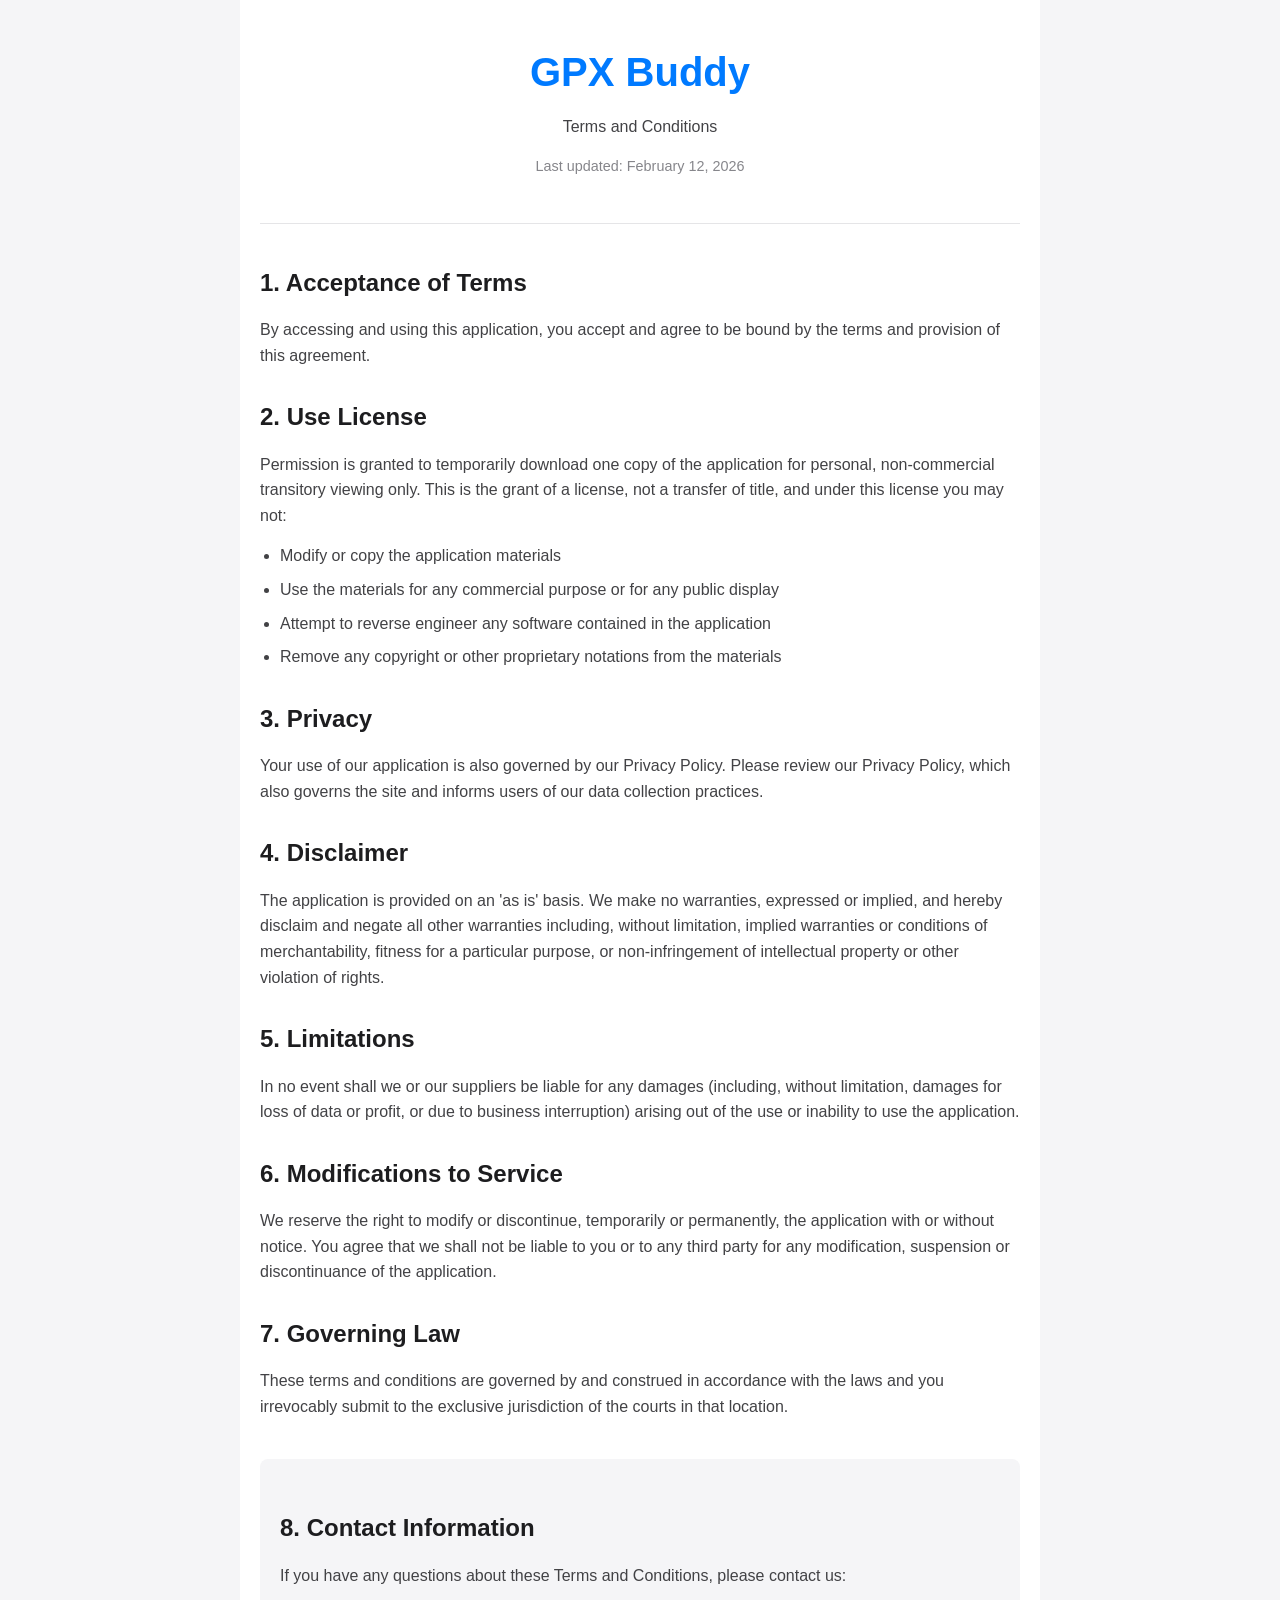
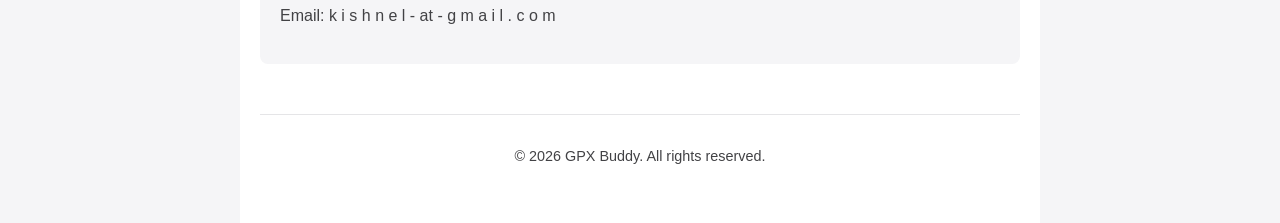
==== index.html @ a782c924 "Add Terms and Conditions page in index.html" ====
<!DOCTYPE html>
<html lang="en">
<head>
    <meta charset="UTF-8">
    <meta name="viewport" content="width=device-width, initial-scale=1.0">
    <title>GPX Buddy - Terms and Conditions</title>
    <style>
        * {
            margin: 0;
            padding: 0;
            box-sizing: border-box;
        }
        
        body {
            font-family: -apple-system, BlinkMacSystemFont, 'Segoe UI', Roboto, Oxygen, Ubuntu, Cantarell, sans-serif;
            line-height: 1.6;
            color: #333;
            background-color: #f5f5f7;
        }
        
        .container {
            max-width: 800px;
            margin: 0 auto;
            padding: 40px 20px;
            background-color: white;
            min-height: 100vh;
        }
        
        header {
            text-align: center;
            margin-bottom: 40px;
            padding-bottom: 30px;
            border-bottom: 1px solid #e5e5e7;
        }
        
        h1 {
            font-size: 2.5em;
            font-weight: 600;
            color: #1d1d1f;
            margin-bottom: 10px;
        }
        
        .app-name {
            color: #007aff;
        }
        
        .last-updated {
            color: #86868b;
            font-size: 0.9em;
        }
        
        h2 {
            font-size: 1.5em;
            font-weight: 600;
            color: #1d1d1f;
            margin-top: 30px;
            margin-bottom: 15px;
        }
        
        p {
            margin-bottom: 15px;
            color: #424245;
        }
        
        ul {
            margin-left: 20px;
            margin-bottom: 15px;
        }
        
        li {
            margin-bottom: 8px;
            color: #424245;
        }
        
        .contact {
            background-color: #f5f5f7;
            padding: 20px;
            border-radius: 8px;
            margin-top: 40px;
        }
        
        a {
            color: #007aff;
            text-decoration: none;
        }
        
        a:hover {
            text-decoration: underline;
        }
        
        footer {
            text-align: center;
            margin-top: 50px;
            padding-top: 30px;
            border-top: 1px solid #e5e5e7;
            color: #86868b;
            font-size: 0.9em;
        }
        
        @media (max-width: 600px) {
            h1 {
                font-size: 2em;
            }
            
            h2 {
                font-size: 1.3em;
            }
        }
    </style>
</head>
<body>
    <div class="container">
        <header>
            <h1><span class="app-name">GPX Buddy</span></h1>
            <p>Terms and Conditions</p>
            <p class="last-updated">Last updated: February 12, 2026</p>
        </header>

        <section>
            <h2>1. Acceptance of Terms</h2>
            <p>By accessing and using this application, you accept and agree to be bound by the terms and provision of this agreement.</p>
        </section>

        <section>
            <h2>2. Use License</h2>
            <p>Permission is granted to temporarily download one copy of the application for personal, non-commercial transitory viewing only. This is the grant of a license, not a transfer of title, and under this license you may not:</p>
            <ul>
                <li>Modify or copy the application materials</li>
                <li>Use the materials for any commercial purpose or for any public display</li>
                <li>Attempt to reverse engineer any software contained in the application</li>
                <li>Remove any copyright or other proprietary notations from the materials</li>
            </ul>
        </section>

        <section>
            <h2>3. Privacy</h2>
            <p>Your use of our application is also governed by our Privacy Policy. Please review our Privacy Policy, which also governs the site and informs users of our data collection practices.</p>
        </section>

        <section>
            <h2>4. Disclaimer</h2>
            <p>The application is provided on an 'as is' basis. We make no warranties, expressed or implied, and hereby disclaim and negate all other warranties including, without limitation, implied warranties or conditions of merchantability, fitness for a particular purpose, or non-infringement of intellectual property or other violation of rights.</p>
        </section>

        <section>
            <h2>5. Limitations</h2>
            <p>In no event shall we or our suppliers be liable for any damages (including, without limitation, damages for loss of data or profit, or due to business interruption) arising out of the use or inability to use the application.</p>
        </section>

        <section>
            <h2>6. Modifications to Service</h2>
            <p>We reserve the right to modify or discontinue, temporarily or permanently, the application with or without notice. You agree that we shall not be liable to you or to any third party for any modification, suspension or discontinuance of the application.</p>
        </section>

        <section>
            <h2>7. Governing Law</h2>
            <p>These terms and conditions are governed by and construed in accordance with the laws and you irrevocably submit to the exclusive jurisdiction of the courts in that location.</p>
        </section>

        <section class="contact">
            <h2>8. Contact Information</h2>
            <p>If you have any questions about these Terms and Conditions, please contact us:</p>
            <p>Email: k i s h n e l - at - g m a i l . c o m</p>
        </section>

        <footer>
            <p>&copy; 2026 GPX Buddy. All rights reserved.</p>
        </footer>
    </div>
</body>
</html>
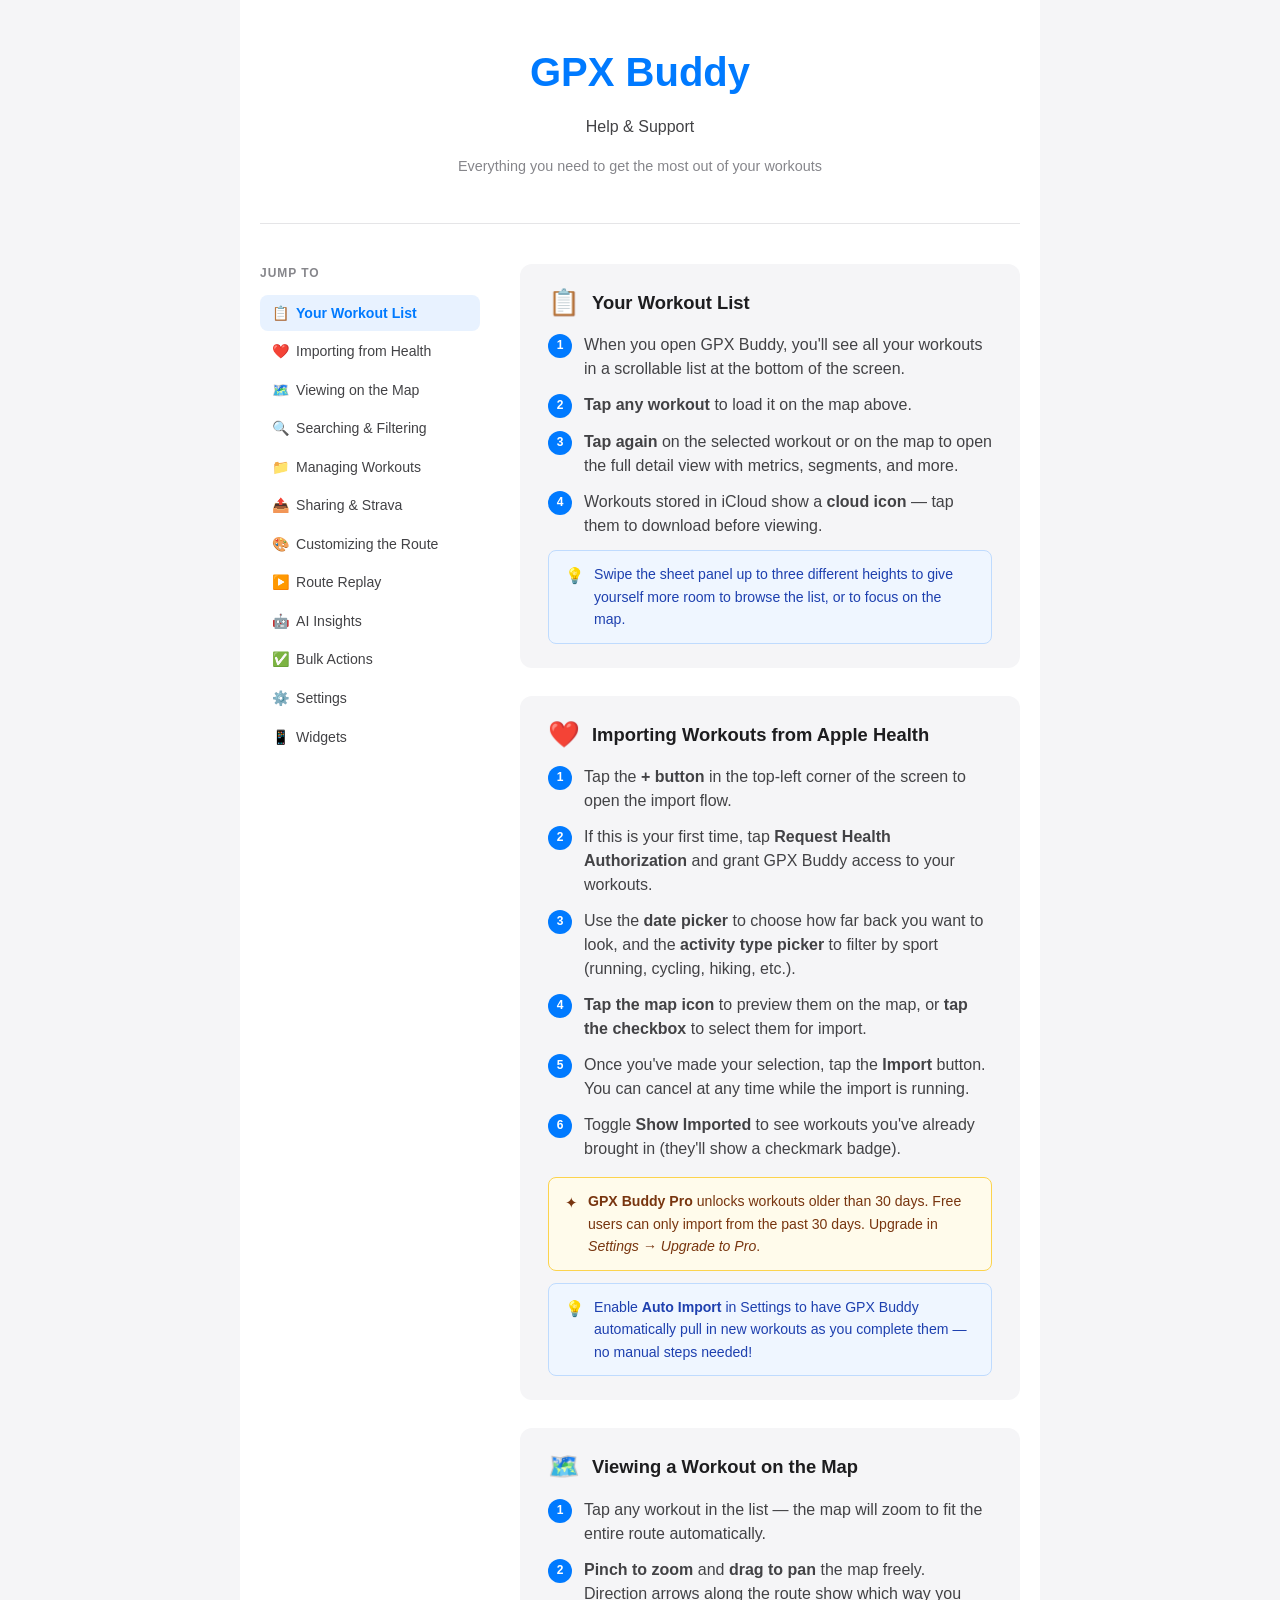
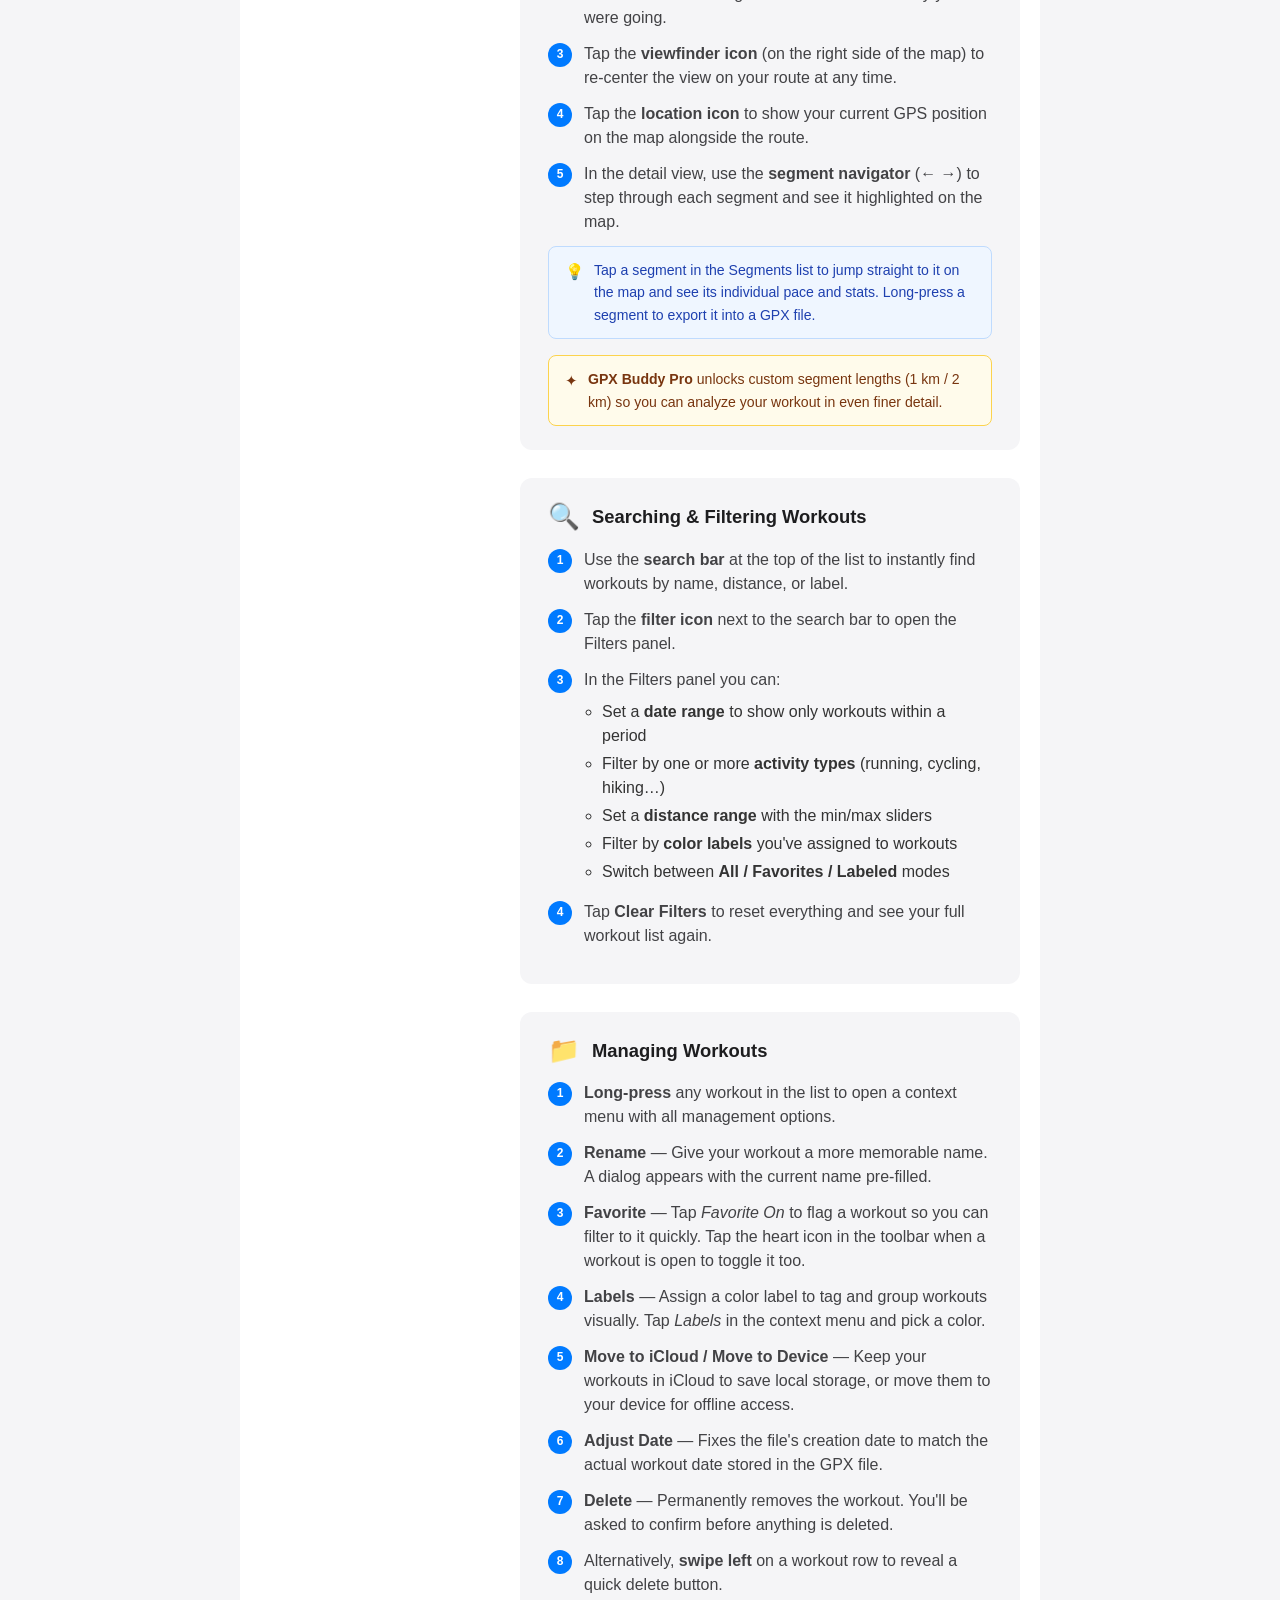
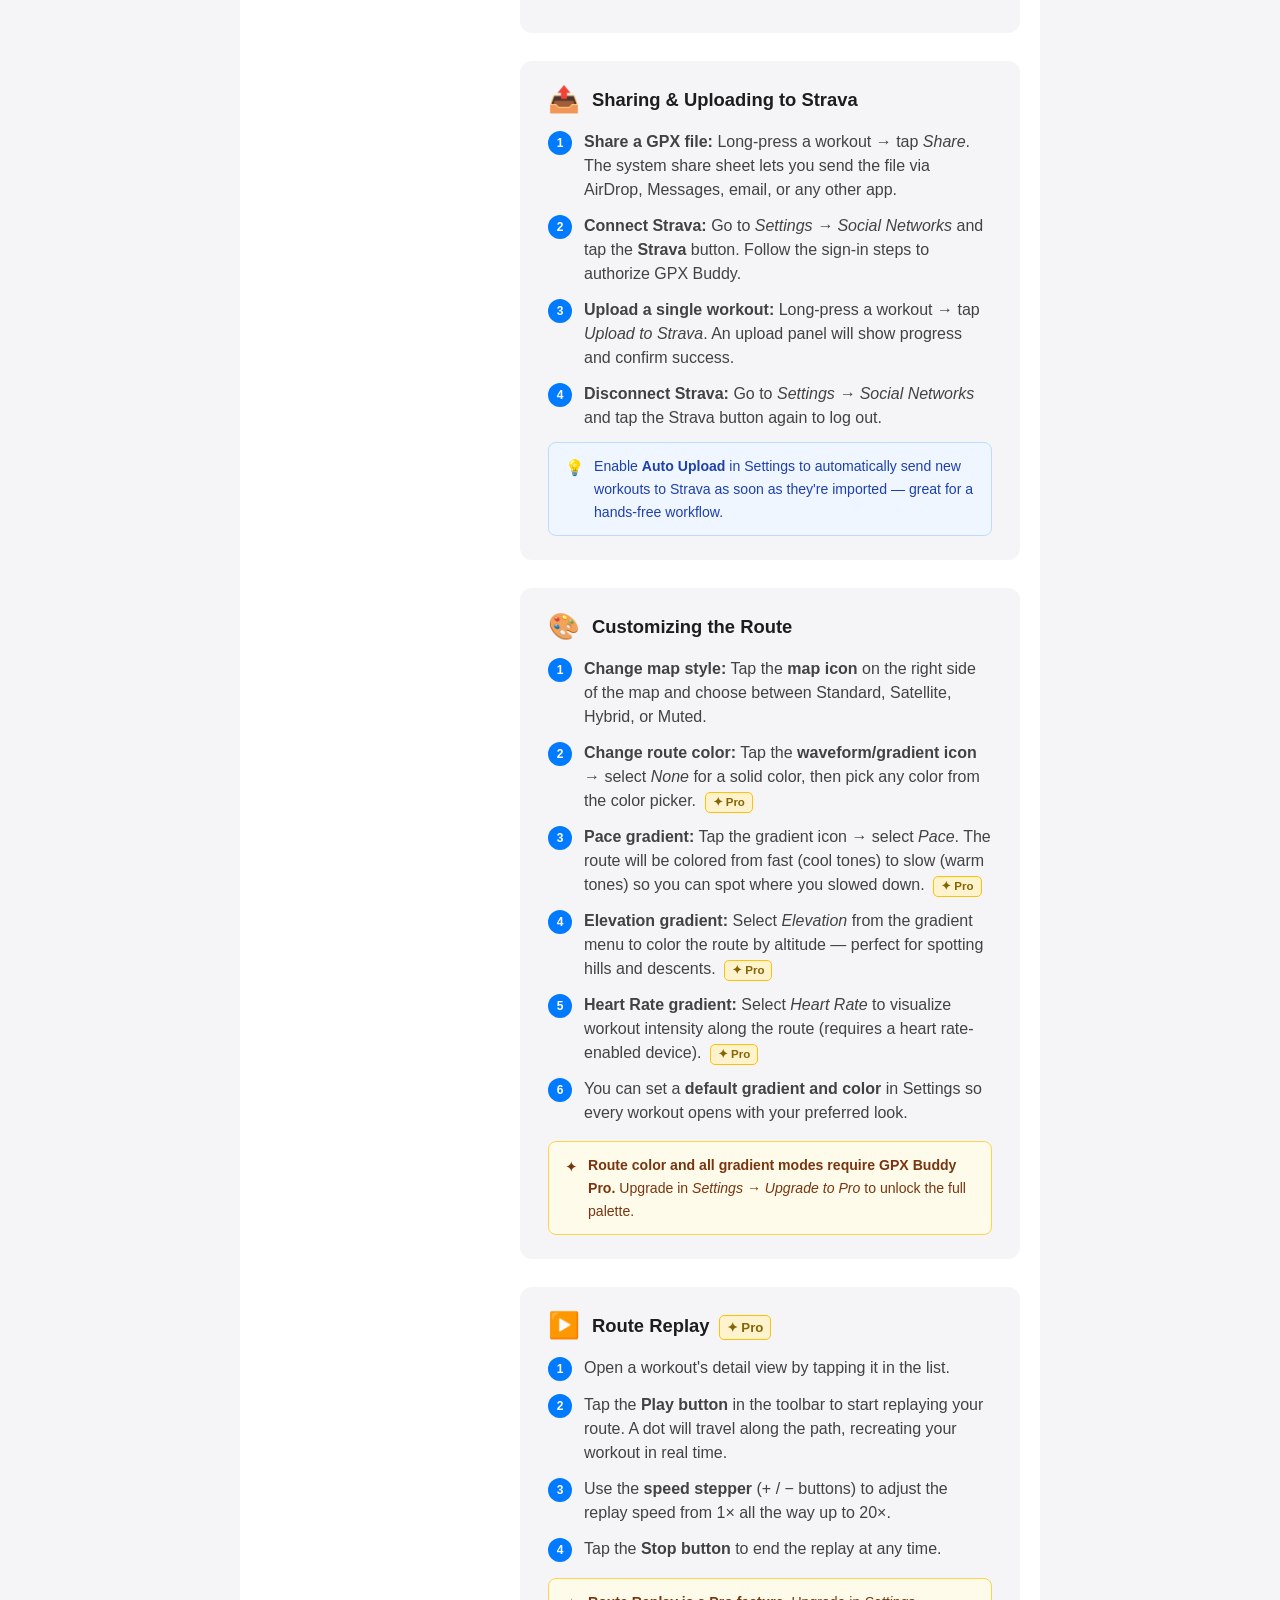
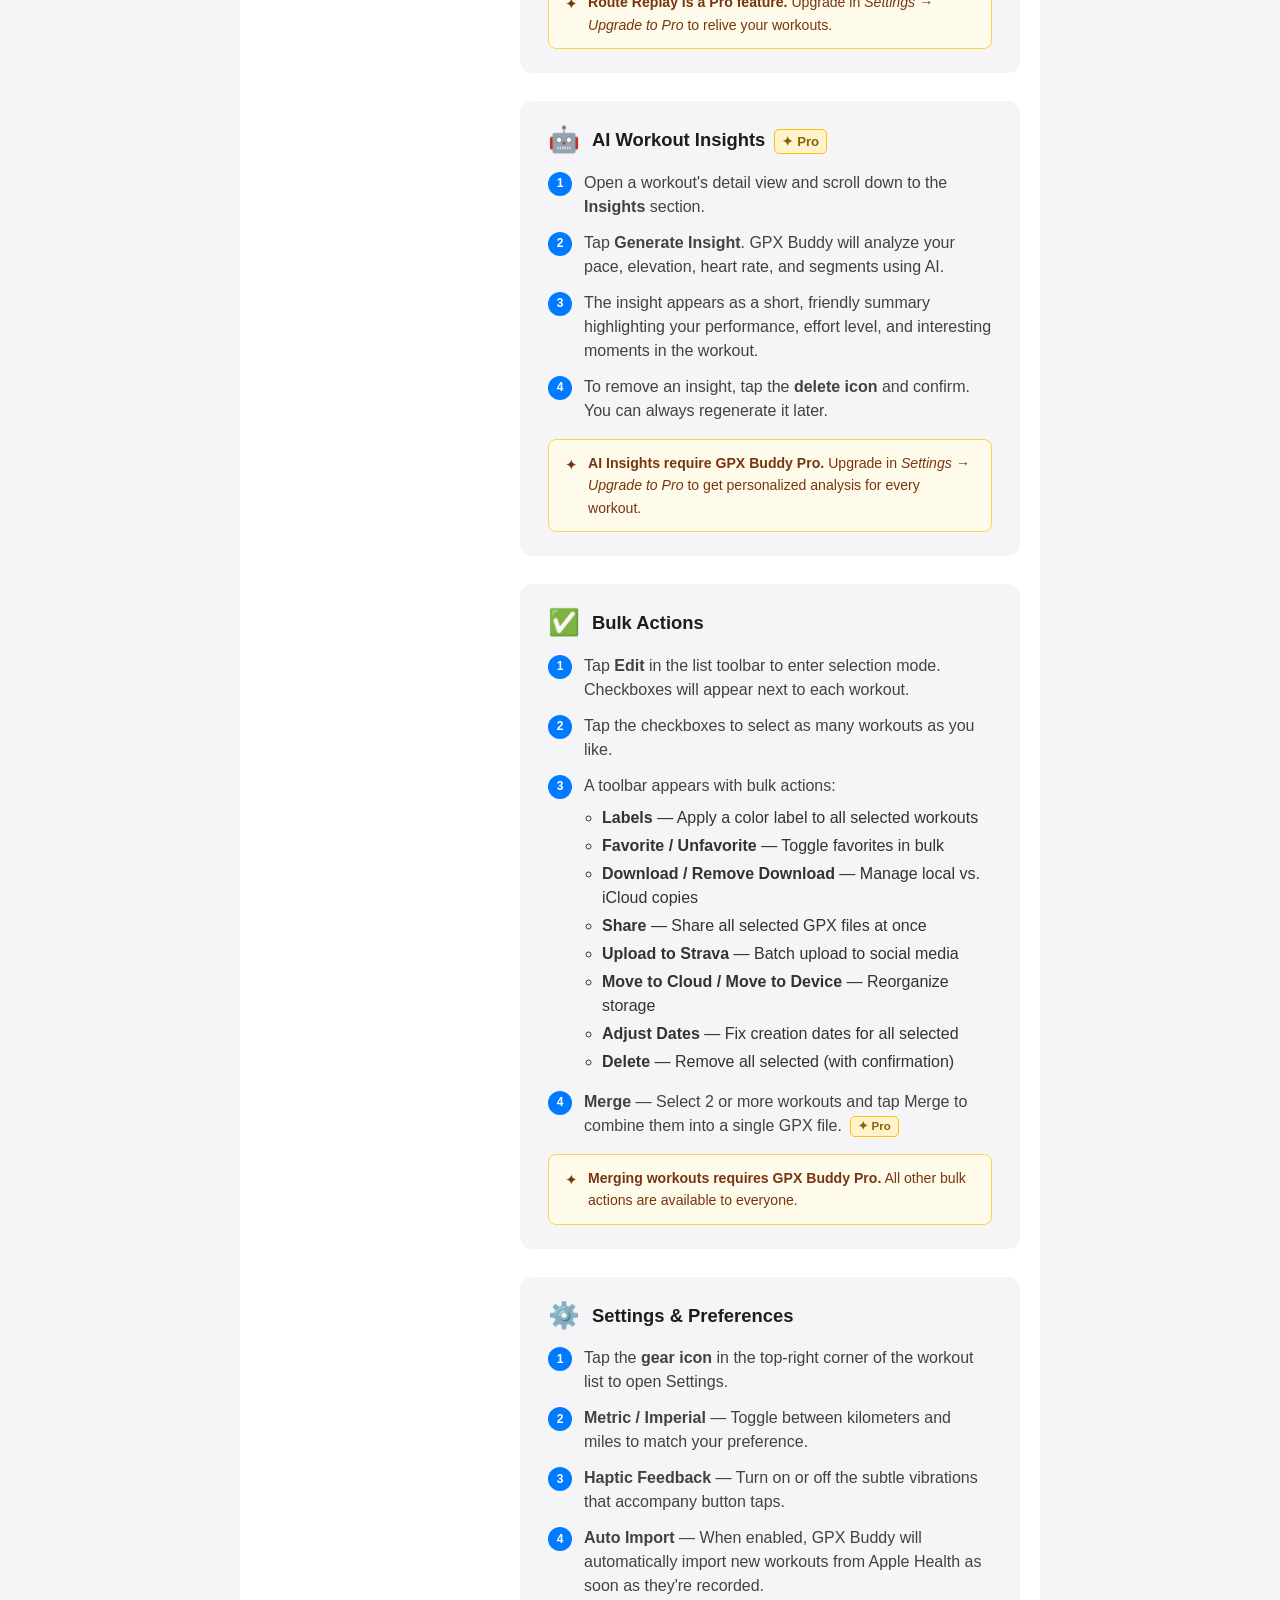
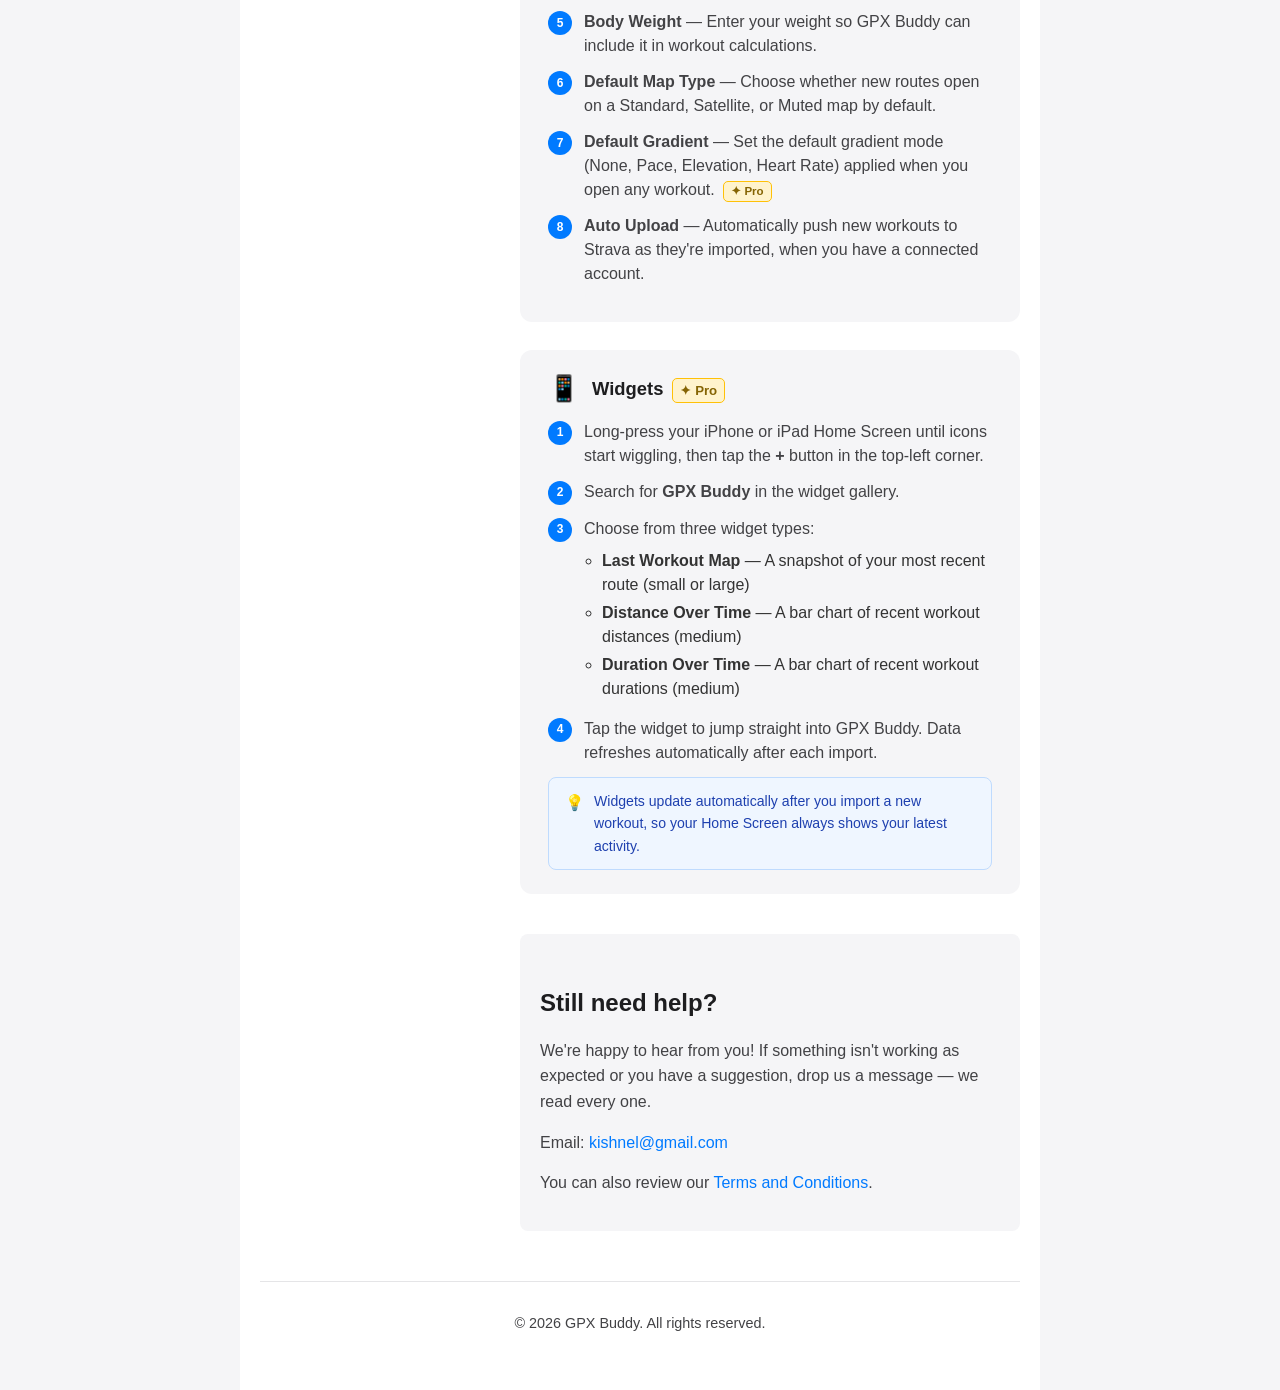
==== commit e959a492: "Add support page" ====
--- a/index.html
+++ b/index.html
@@ -3,169 +3,538 @@
 <head>
     <meta charset="UTF-8">
     <meta name="viewport" content="width=device-width, initial-scale=1.0">
-    <title>GPX Buddy - Terms and Conditions</title>
-    <style>
-        * {
-            margin: 0;
-            padding: 0;
-            box-sizing: border-box;
-        }
-        
-        body {
-            font-family: -apple-system, BlinkMacSystemFont, 'Segoe UI', Roboto, Oxygen, Ubuntu, Cantarell, sans-serif;
-            line-height: 1.6;
-            color: #333;
-            background-color: #f5f5f7;
-        }
-        
-        .container {
-            max-width: 800px;
-            margin: 0 auto;
-            padding: 40px 20px;
-            background-color: white;
-            min-height: 100vh;
-        }
-        
-        header {
-            text-align: center;
-            margin-bottom: 40px;
-            padding-bottom: 30px;
-            border-bottom: 1px solid #e5e5e7;
-        }
-        
-        h1 {
-            font-size: 2.5em;
-            font-weight: 600;
-            color: #1d1d1f;
-            margin-bottom: 10px;
-        }
-        
-        .app-name {
-            color: #007aff;
-        }
-        
-        .last-updated {
-            color: #86868b;
-            font-size: 0.9em;
-        }
-        
-        h2 {
-            font-size: 1.5em;
-            font-weight: 600;
-            color: #1d1d1f;
-            margin-top: 30px;
-            margin-bottom: 15px;
-        }
-        
-        p {
-            margin-bottom: 15px;
-            color: #424245;
-        }
-        
-        ul {
-            margin-left: 20px;
-            margin-bottom: 15px;
-        }
-        
-        li {
-            margin-bottom: 8px;
-            color: #424245;
-        }
-        
-        .contact {
-            background-color: #f5f5f7;
-            padding: 20px;
-            border-radius: 8px;
-            margin-top: 40px;
-        }
-        
-        a {
-            color: #007aff;
-            text-decoration: none;
-        }
-        
-        a:hover {
-            text-decoration: underline;
-        }
-        
-        footer {
-            text-align: center;
-            margin-top: 50px;
-            padding-top: 30px;
-            border-top: 1px solid #e5e5e7;
-            color: #86868b;
-            font-size: 0.9em;
-        }
-        
-        @media (max-width: 600px) {
-            h1 {
-                font-size: 2em;
-            }
-            
-            h2 {
-                font-size: 1.3em;
-            }
-        }
-    </style>
+    <title>GPX Buddy - Help & Support</title>
+    <link rel="stylesheet" href="styles.css">
+    <link rel="stylesheet" href="support.css">
 </head>
 <body>
     <div class="container">
+
+        <!-- Header -->
         <header>
             <h1><span class="app-name">GPX Buddy</span></h1>
-            <p>Terms and Conditions</p>
-            <p class="last-updated">Last updated: February 12, 2026</p>
+            <p>Help &amp; Support</p>
+            <p class="last-updated">Everything you need to get the most out of your workouts</p>
         </header>
 
-        <section>
-            <h2>1. Acceptance of Terms</h2>
-            <p>By accessing and using this application, you accept and agree to be bound by the terms and provision of this agreement.</p>
-        </section>
-
-        <section>
-            <h2>2. Use License</h2>
-            <p>Permission is granted to temporarily download one copy of the application for personal, non-commercial transitory viewing only. This is the grant of a license, not a transfer of title, and under this license you may not:</p>
-            <ul>
-                <li>Modify or copy the application materials</li>
-                <li>Use the materials for any commercial purpose or for any public display</li>
-                <li>Attempt to reverse engineer any software contained in the application</li>
-                <li>Remove any copyright or other proprietary notations from the materials</li>
-            </ul>
-        </section>
-
-        <section>
-            <h2>3. Privacy</h2>
-            <p>Your use of our application is also governed by our Privacy Policy. Please review our Privacy Policy, which also governs the site and informs users of our data collection practices.</p>
-        </section>
-
-        <section>
-            <h2>4. Disclaimer</h2>
-            <p>The application is provided on an 'as is' basis. We make no warranties, expressed or implied, and hereby disclaim and negate all other warranties including, without limitation, implied warranties or conditions of merchantability, fitness for a particular purpose, or non-infringement of intellectual property or other violation of rights.</p>
-        </section>
-
-        <section>
-            <h2>5. Limitations</h2>
-            <p>In no event shall we or our suppliers be liable for any damages (including, without limitation, damages for loss of data or profit, or due to business interruption) arising out of the use or inability to use the application.</p>
-        </section>
-
-        <section>
-            <h2>6. Modifications to Service</h2>
-            <p>We reserve the right to modify or discontinue, temporarily or permanently, the application with or without notice. You agree that we shall not be liable to you or to any third party for any modification, suspension or discontinuance of the application.</p>
-        </section>
-
-        <section>
-            <h2>7. Governing Law</h2>
-            <p>These terms and conditions are governed by and construed in accordance with the laws and you irrevocably submit to the exclusive jurisdiction of the courts in that location.</p>
-        </section>
-
-        <section class="contact">
-            <h2>8. Contact Information</h2>
-            <p>If you have any questions about these Terms and Conditions, please contact us:</p>
-            <p>Email: k i s h n e l - at - g m a i l . c o m</p>
-        </section>
+        <!-- Layout: sidebar + main -->
+        <div class="support-layout">
+
+            <!-- Sidebar nav -->
+            <aside class="sidebar">
+                <p class="sidebar-title">Jump to</p>
+                <nav id="sidebar-nav">
+                    <a href="#workout-list"><span class="nav-icon">📋</span>Your Workout List</a>
+                    <a href="#importing"><span class="nav-icon">❤️</span>Importing from Health</a>
+                    <a href="#map-view"><span class="nav-icon">🗺️</span>Viewing on the Map</a>
+                    <a href="#search-filter"><span class="nav-icon">🔍</span>Searching &amp; Filtering</a>
+                    <a href="#managing"><span class="nav-icon">📁</span>Managing Workouts</a>
+                    <a href="#sharing"><span class="nav-icon">📤</span>Sharing &amp; Strava</a>
+                    <a href="#customizing"><span class="nav-icon">🎨</span>Customizing the Route</a>
+                    <a href="#replay"><span class="nav-icon">▶️</span>Route Replay</a>
+                    <a href="#insights"><span class="nav-icon">🤖</span>AI Insights</a>
+                    <a href="#bulk"><span class="nav-icon">✅</span>Bulk Actions</a>
+                    <a href="#settings"><span class="nav-icon">⚙️</span>Settings</a>
+                    <a href="#widgets"><span class="nav-icon">📱</span>Widgets</a>
+                </nav>
+            </aside>
+
+            <!-- Main content -->
+            <main class="support-main">
+
+                <!-- 1. Workout List -->
+                <section id="workout-list" class="topic-card">
+                    <div class="topic-header">
+                        <span class="topic-icon">📋</span>
+                        <h2 class="topic-title">Your Workout List</h2>
+                    </div>
+                    <ol class="steps">
+                        <li>
+                            <span class="step-num">1</span>
+                            <span class="step-text">When you open GPX Buddy, you'll see all your workouts in a scrollable list at the bottom of the screen.</span>
+                        </li>
+                        <li>
+                            <span class="step-num">2</span>
+                            <span class="step-text"><strong>Tap any workout</strong> to load it on the map above.</span>
+                        </li>
+                        <li>
+                            <span class="step-num">3</span>
+                            <span class="step-text"><strong>Tap again</strong> on the selected workout or on the map to open the full detail view with metrics, segments, and more.</span>
+                        </li>
+                        <li>
+                            <span class="step-num">4</span>
+                            <span class="step-text">Workouts stored in iCloud show a <strong>cloud icon</strong> — tap them to download before viewing.</span>
+                        </li>
+                    </ol>
+                    <div class="tip-callout">
+                        <span class="tip-callout-icon">💡</span>
+                        <span>Swipe the sheet panel up to three different heights to give yourself more room to browse the list, or to focus on the map.</span>
+                    </div>
+                </section>
+
+                <!-- 2. Importing -->
+                <section id="importing" class="topic-card">
+                    <div class="topic-header">
+                        <span class="topic-icon">❤️</span>
+                        <h2 class="topic-title">Importing Workouts from Apple Health</h2>
+                    </div>
+                    <ol class="steps">
+                        <li>
+                            <span class="step-num">1</span>
+                            <span class="step-text">Tap the <strong>+ button</strong> in the top-left corner of the screen to open the import flow.</span>
+                        </li>
+                        <li>
+                            <span class="step-num">2</span>
+                            <span class="step-text">If this is your first time, tap <strong>Request Health Authorization</strong> and grant GPX Buddy access to your workouts.</span>
+                        </li>
+                        <li>
+                            <span class="step-num">3</span>
+                            <span class="step-text">Use the <strong>date picker</strong> to choose how far back you want to look, and the <strong>activity type picker</strong> to filter by sport (running, cycling, hiking, etc.).</span>
+                        </li>
+                        <li>
+                            <span class="step-num">4</span>
+                            <span class="step-text"><strong>Tap the map icon</strong> to preview them on the map, or <strong>tap the checkbox</strong> to select them for import.</span>
+                        </li>
+                        <li>
+                            <span class="step-num">5</span>
+                            <span class="step-text">Once you've made your selection, tap the <strong>Import</strong> button. You can cancel at any time while the import is running.</span>
+                        </li>
+                        <li>
+                            <span class="step-num">6</span>
+                            <span class="step-text">Toggle <strong>Show Imported</strong> to see workouts you've already brought in (they'll show a checkmark badge).</span>
+                        </li>
+                    </ol>
+                    <div class="pro-callout">
+                        <span class="pro-callout-icon">✦</span>
+                        <span><strong>GPX Buddy Pro</strong> unlocks workouts older than 30 days. Free users can only import from the past 30 days. Upgrade in <em>Settings → Upgrade to Pro</em>.</span>
+                    </div>
+                    <div class="tip-callout">
+                        <span class="tip-callout-icon">💡</span>
+                        <span>Enable <strong>Auto Import</strong> in Settings to have GPX Buddy automatically pull in new workouts as you complete them — no manual steps needed!</span>
+                    </div>
+                </section>
+
+                <!-- 3. Map View -->
+                <section id="map-view" class="topic-card">
+                    <div class="topic-header">
+                        <span class="topic-icon">🗺️</span>
+                        <h2 class="topic-title">Viewing a Workout on the Map</h2>
+                    </div>
+                    <ol class="steps">
+                        <li>
+                            <span class="step-num">1</span>
+                            <span class="step-text">Tap any workout in the list — the map will zoom to fit the entire route automatically.</span>
+                        </li>
+                        <li>
+                            <span class="step-num">2</span>
+                            <span class="step-text"><strong>Pinch to zoom</strong> and <strong>drag to pan</strong> the map freely. Direction arrows along the route show which way you were going.</span>
+                        </li>
+                        <li>
+                            <span class="step-num">3</span>
+                            <span class="step-text">Tap the <strong>viewfinder icon</strong> (on the right side of the map) to re-center the view on your route at any time.</span>
+                        </li>
+                        <li>
+                            <span class="step-num">4</span>
+                            <span class="step-text">Tap the <strong>location icon</strong> to show your current GPS position on the map alongside the route.</span>
+                        </li>
+                        <li>
+                            <span class="step-num">5</span>
+                            <span class="step-text">In the detail view, use the <strong>segment navigator</strong> (← →) to step through each segment and see it highlighted on the map.</span>
+                        </li>
+                    </ol>
+                    <div class="tip-callout">
+                        <span class="tip-callout-icon">💡</span>
+                        <span>Tap a segment in the Segments list to jump straight to it on the map and see its individual pace and stats. Long-press a segment to export it into a GPX file.</span>
+                    </div>
+                    <div class="pro-callout">
+                        <span class="pro-callout-icon">✦</span>
+                        <span><strong>GPX Buddy Pro</strong> unlocks custom segment lengths (1 km / 2 km) so you can analyze your workout in even finer detail.</span>
+                    </div>
+                </section>
+
+                <!-- 4. Search & Filter -->
+                <section id="search-filter" class="topic-card">
+                    <div class="topic-header">
+                        <span class="topic-icon">🔍</span>
+                        <h2 class="topic-title">Searching &amp; Filtering Workouts</h2>
+                    </div>
+                    <ol class="steps">
+                        <li>
+                            <span class="step-num">1</span>
+                            <span class="step-text">Use the <strong>search bar</strong> at the top of the list to instantly find workouts by name, distance, or label.</span>
+                        </li>
+                        <li>
+                            <span class="step-num">2</span>
+                            <span class="step-text">Tap the <strong>filter icon</strong> next to the search bar to open the Filters panel.</span>
+                        </li>
+                        <li>
+                            <span class="step-num">3</span>
+                            <span class="step-text">In the Filters panel you can:
+                                <ul>
+                                    <li>Set a <strong>date range</strong> to show only workouts within a period</li>
+                                    <li>Filter by one or more <strong>activity types</strong> (running, cycling, hiking…)</li>
+                                    <li>Set a <strong>distance range</strong> with the min/max sliders</li>
+                                    <li>Filter by <strong>color labels</strong> you've assigned to workouts</li>
+                                    <li>Switch between <strong>All / Favorites / Labeled</strong> modes</li>
+                                </ul>
+                            </span>
+                        </li>
+                        <li>
+                            <span class="step-num">4</span>
+                            <span class="step-text">Tap <strong>Clear Filters</strong> to reset everything and see your full workout list again.</span>
+                        </li>
+                    </ol>
+                </section>
+
+                <!-- 5. Managing Workouts -->
+                <section id="managing" class="topic-card">
+                    <div class="topic-header">
+                        <span class="topic-icon">📁</span>
+                        <h2 class="topic-title">Managing Workouts</h2>
+                    </div>
+                    <ol class="steps">
+                        <li>
+                            <span class="step-num">1</span>
+                            <span class="step-text"><strong>Long-press</strong> any workout in the list to open a context menu with all management options.</span>
+                        </li>
+                        <li>
+                            <span class="step-num">2</span>
+                            <span class="step-text"><strong>Rename</strong> — Give your workout a more memorable name. A dialog appears with the current name pre-filled.</span>
+                        </li>
+                        <li>
+                            <span class="step-num">3</span>
+                            <span class="step-text"><strong>Favorite</strong> — Tap <em>Favorite On</em> to flag a workout so you can filter to it quickly. Tap the heart icon in the toolbar when a workout is open to toggle it too.</span>
+                        </li>
+                        <li>
+                            <span class="step-num">4</span>
+                            <span class="step-text"><strong>Labels</strong> — Assign a color label to tag and group workouts visually. Tap <em>Labels</em> in the context menu and pick a color.</span>
+                        </li>
+                        <li>
+                            <span class="step-num">5</span>
+                            <span class="step-text"><strong>Move to iCloud / Move to Device</strong> — Keep your workouts in iCloud to save local storage, or move them to your device for offline access.</span>
+                        </li>
+                        <li>
+                            <span class="step-num">6</span>
+                            <span class="step-text"><strong>Adjust Date</strong> — Fixes the file's creation date to match the actual workout date stored in the GPX file.</span>
+                        </li>
+                        <li>
+                            <span class="step-num">7</span>
+                            <span class="step-text"><strong>Delete</strong> — Permanently removes the workout. You'll be asked to confirm before anything is deleted.</span>
+                        </li>
+                        <li>
+                            <span class="step-num">8</span>
+                            <span class="step-text">Alternatively, <strong>swipe left</strong> on a workout row to reveal a quick delete button.</span>
+                        </li>
+                    </ol>
+                </section>
+
+                <!-- 6. Sharing & Strava -->
+                <section id="sharing" class="topic-card">
+                    <div class="topic-header">
+                        <span class="topic-icon">📤</span>
+                        <h2 class="topic-title">Sharing &amp; Uploading to Strava</h2>
+                    </div>
+                    <ol class="steps">
+                        <li>
+                            <span class="step-num">1</span>
+                            <span class="step-text"><strong>Share a GPX file:</strong> Long-press a workout → tap <em>Share</em>. The system share sheet lets you send the file via AirDrop, Messages, email, or any other app.</span>
+                        </li>
+                        <li>
+                            <span class="step-num">2</span>
+                            <span class="step-text"><strong>Connect Strava:</strong> Go to <em>Settings → Social Networks</em> and tap the <strong>Strava</strong> button. Follow the sign-in steps to authorize GPX Buddy.</span>
+                        </li>
+                        <li>
+                            <span class="step-num">3</span>
+                            <span class="step-text"><strong>Upload a single workout:</strong> Long-press a workout → tap <em>Upload to Strava</em>. An upload panel will show progress and confirm success.</span>
+                        </li>
+                        <li>
+                            <span class="step-num">4</span>
+                            <span class="step-text"><strong>Disconnect Strava:</strong> Go to <em>Settings → Social Networks</em> and tap the Strava button again to log out.</span>
+                        </li>
+                    </ol>
+                    <div class="tip-callout">
+                        <span class="tip-callout-icon">💡</span>
+                        <span>Enable <strong>Auto Upload</strong> in Settings to automatically send new workouts to Strava as soon as they're imported — great for a hands-free workflow.</span>
+                    </div>
+                </section>
+
+                <!-- 7. Customizing the Route -->
+                <section id="customizing" class="topic-card">
+                    <div class="topic-header">
+                        <span class="topic-icon">🎨</span>
+                        <h2 class="topic-title">Customizing the Route</h2>
+                    </div>
+                    <ol class="steps">
+                        <li>
+                            <span class="step-num">1</span>
+                            <span class="step-text"><strong>Change map style:</strong> Tap the <strong>map icon</strong> on the right side of the map and choose between Standard, Satellite, Hybrid, or Muted.</span>
+                        </li>
+                        <li>
+                            <span class="step-num">2</span>
+                            <span class="step-text"><strong>Change route color:</strong> Tap the <strong>waveform/gradient icon</strong> → select <em>None</em> for a solid color, then pick any color from the color picker. <span class="pro-badge">✦ Pro</span></span>
+                        </li>
+                        <li>
+                            <span class="step-num">3</span>
+                            <span class="step-text"><strong>Pace gradient:</strong> Tap the gradient icon → select <em>Pace</em>. The route will be colored from fast (cool tones) to slow (warm tones) so you can spot where you slowed down. <span class="pro-badge">✦ Pro</span></span>
+                        </li>
+                        <li>
+                            <span class="step-num">4</span>
+                            <span class="step-text"><strong>Elevation gradient:</strong> Select <em>Elevation</em> from the gradient menu to color the route by altitude — perfect for spotting hills and descents. <span class="pro-badge">✦ Pro</span></span>
+                        </li>
+                        <li>
+                            <span class="step-num">5</span>
+                            <span class="step-text"><strong>Heart Rate gradient:</strong> Select <em>Heart Rate</em> to visualize workout intensity along the route (requires a heart rate-enabled device). <span class="pro-badge">✦ Pro</span></span>
+                        </li>
+                        <li>
+                            <span class="step-num">6</span>
+                            <span class="step-text">You can set a <strong>default gradient and color</strong> in Settings so every workout opens with your preferred look.</span>
+                        </li>
+                    </ol>
+                    <div class="pro-callout">
+                        <span class="pro-callout-icon">✦</span>
+                        <span><strong>Route color and all gradient modes require GPX Buddy Pro.</strong> Upgrade in <em>Settings → Upgrade to Pro</em> to unlock the full palette.</span>
+                    </div>
+                </section>
+
+                <!-- 8. Replay -->
+                <section id="replay" class="topic-card">
+                    <div class="topic-header">
+                        <span class="topic-icon">▶️</span>
+                        <h2 class="topic-title">Route Replay <span class="pro-badge">✦ Pro</span></h2>
+                    </div>
+                    <ol class="steps">
+                        <li>
+                            <span class="step-num">1</span>
+                            <span class="step-text">Open a workout's detail view by tapping it in the list.</span>
+                        </li>
+                        <li>
+                            <span class="step-num">2</span>
+                            <span class="step-text">Tap the <strong>Play button</strong> in the toolbar to start replaying your route. A dot will travel along the path, recreating your workout in real time.</span>
+                        </li>
+                        <li>
+                            <span class="step-num">3</span>
+                            <span class="step-text">Use the <strong>speed stepper</strong> (+ / − buttons) to adjust the replay speed from 1× all the way up to 20×.</span>
+                        </li>
+                        <li>
+                            <span class="step-num">4</span>
+                            <span class="step-text">Tap the <strong>Stop button</strong> to end the replay at any time.</span>
+                        </li>
+                    </ol>
+                    <div class="pro-callout">
+                        <span class="pro-callout-icon">✦</span>
+                        <span><strong>Route Replay is a Pro feature.</strong> Upgrade in <em>Settings → Upgrade to Pro</em> to relive your workouts.</span>
+                    </div>
+                </section>
+
+                <!-- 9. AI Insights -->
+                <section id="insights" class="topic-card">
+                    <div class="topic-header">
+                        <span class="topic-icon">🤖</span>
+                        <h2 class="topic-title">AI Workout Insights <span class="pro-badge">✦ Pro</span></h2>
+                    </div>
+                    <ol class="steps">
+                        <li>
+                            <span class="step-num">1</span>
+                            <span class="step-text">Open a workout's detail view and scroll down to the <strong>Insights</strong> section.</span>
+                        </li>
+                        <li>
+                            <span class="step-num">2</span>
+                            <span class="step-text">Tap <strong>Generate Insight</strong>. GPX Buddy will analyze your pace, elevation, heart rate, and segments using AI.</span>
+                        </li>
+                        <li>
+                            <span class="step-num">3</span>
+                            <span class="step-text">The insight appears as a short, friendly summary highlighting your performance, effort level, and interesting moments in the workout.</span>
+                        </li>
+                        <li>
+                            <span class="step-num">4</span>
+                            <span class="step-text">To remove an insight, tap the <strong>delete icon</strong> and confirm. You can always regenerate it later.</span>
+                        </li>
+                    </ol>
+                    <div class="pro-callout">
+                        <span class="pro-callout-icon">✦</span>
+                        <span><strong>AI Insights require GPX Buddy Pro.</strong> Upgrade in <em>Settings → Upgrade to Pro</em> to get personalized analysis for every workout.</span>
+                    </div>
+                </section>
+
+                <!-- 10. Bulk Actions -->
+                <section id="bulk" class="topic-card">
+                    <div class="topic-header">
+                        <span class="topic-icon">✅</span>
+                        <h2 class="topic-title">Bulk Actions</h2>
+                    </div>
+                    <ol class="steps">
+                        <li>
+                            <span class="step-num">1</span>
+                            <span class="step-text">Tap <strong>Edit</strong> in the list toolbar to enter selection mode. Checkboxes will appear next to each workout.</span>
+                        </li>
+                        <li>
+                            <span class="step-num">2</span>
+                            <span class="step-text">Tap the checkboxes to select as many workouts as you like.</span>
+                        </li>
+                        <li>
+                            <span class="step-num">3</span>
+                            <span class="step-text">A toolbar appears with bulk actions:
+                                <ul>
+                                    <li><strong>Labels</strong> — Apply a color label to all selected workouts</li>
+                                    <li><strong>Favorite / Unfavorite</strong> — Toggle favorites in bulk</li>
+                                    <li><strong>Download / Remove Download</strong> — Manage local vs. iCloud copies</li>
+                                    <li><strong>Share</strong> — Share all selected GPX files at once</li>
+                                    <li><strong>Upload to Strava</strong> — Batch upload to social media</li>
+                                    <li><strong>Move to Cloud / Move to Device</strong> — Reorganize storage</li>
+                                    <li><strong>Adjust Dates</strong> — Fix creation dates for all selected</li>
+                                    <li><strong>Delete</strong> — Remove all selected (with confirmation)</li>
+                                </ul>
+                            </span>
+                        </li>
+                        <li>
+                            <span class="step-num">4</span>
+                            <span class="step-text"><strong>Merge</strong> — Select 2 or more workouts and tap Merge to combine them into a single GPX file. <span class="pro-badge">✦ Pro</span></span>
+                        </li>
+                    </ol>
+                    <div class="pro-callout">
+                        <span class="pro-callout-icon">✦</span>
+                        <span><strong>Merging workouts requires GPX Buddy Pro.</strong> All other bulk actions are available to everyone.</span>
+                    </div>
+                </section>
+
+                <!-- 11. Settings -->
+                <section id="settings" class="topic-card">
+                    <div class="topic-header">
+                        <span class="topic-icon">⚙️</span>
+                        <h2 class="topic-title">Settings &amp; Preferences</h2>
+                    </div>
+                    <ol class="steps">
+                        <li>
+                            <span class="step-num">1</span>
+                            <span class="step-text">Tap the <strong>gear icon</strong> in the top-right corner of the workout list to open Settings.</span>
+                        </li>
+                        <li>
+                            <span class="step-num">2</span>
+                            <span class="step-text"><strong>Metric / Imperial</strong> — Toggle between kilometers and miles to match your preference.</span>
+                        </li>
+                        <li>
+                            <span class="step-num">3</span>
+                            <span class="step-text"><strong>Haptic Feedback</strong> — Turn on or off the subtle vibrations that accompany button taps.</span>
+                        </li>
+                        <li>
+                            <span class="step-num">4</span>
+                            <span class="step-text"><strong>Auto Import</strong> — When enabled, GPX Buddy will automatically import new workouts from Apple Health as soon as they're recorded.</span>
+                        </li>
+                        <li>
+                            <span class="step-num">5</span>
+                            <span class="step-text"><strong>Body Weight</strong> — Enter your weight so GPX Buddy can include it in workout calculations.</span>
+                        </li>
+                        <li>
+                            <span class="step-num">6</span>
+                            <span class="step-text"><strong>Default Map Type</strong> — Choose whether new routes open on a Standard, Satellite, or Muted map by default.</span>
+                        </li>
+                        <li>
+                            <span class="step-num">7</span>
+                            <span class="step-text"><strong>Default Gradient</strong> — Set the default gradient mode (None, Pace, Elevation, Heart Rate) applied when you open any workout. <span class="pro-badge">✦ Pro</span></span>
+                        </li>
+                        <li>
+                            <span class="step-num">8</span>
+                            <span class="step-text"><strong>Auto Upload</strong> — Automatically push new workouts to Strava as they're imported, when you have a connected account.</span>
+                        </li>
+                    </ol>
+                </section>
+
+                <!-- 12. Widgets -->
+                <section id="widgets" class="topic-card">
+                    <div class="topic-header">
+                        <span class="topic-icon">📱</span>
+                        <h2 class="topic-title">Widgets <span class="pro-badge">✦ Pro</span></h2>
+                    </div>
+                    <ol class="steps">
+                        <li>
+                            <span class="step-num">1</span>
+                            <span class="step-text">Long-press your iPhone or iPad Home Screen until icons start wiggling, then tap the <strong>+</strong> button in the top-left corner.</span>
+                        </li>
+                        <li>
+                            <span class="step-num">2</span>
+                            <span class="step-text">Search for <strong>GPX Buddy</strong> in the widget gallery.</span>
+                        </li>
+                        <li>
+                            <span class="step-num">3</span>
+                            <span class="step-text">Choose from three widget types:
+                                <ul>
+                                    <li><strong>Last Workout Map</strong> — A snapshot of your most recent route (small or large)</li>
+                                    <li><strong>Distance Over Time</strong> — A bar chart of recent workout distances (medium)</li>
+                                    <li><strong>Duration Over Time</strong> — A bar chart of recent workout durations (medium)</li>
+                                </ul>
+                            </span>
+                        </li>
+                        <li>
+                            <span class="step-num">4</span>
+                            <span class="step-text">Tap the widget to jump straight into GPX Buddy. Data refreshes automatically after each import.</span>
+                        </li>
+                    </ol>
+                    <div class="tip-callout">
+                        <span class="tip-callout-icon">💡</span>
+                        <span>Widgets update automatically after you import a new workout, so your Home Screen always shows your latest activity.</span>
+                    </div>
+                </section>
+
+                <!-- Contact / footer CTA -->
+                <div class="contact">
+                    <h2>Still need help?</h2>
+                    <p>We're happy to hear from you! If something isn't working as expected or you have a suggestion, drop us a message — we read every one.</p>
+                    <p>Email: <a href="mailto:kishnel@gmail.com">kishnel@gmail.com</a></p>
+                    <p>You can also review our <a href="terms.html">Terms and Conditions</a>.</p>
+                </div>
+
+            </main>
+        </div><!-- /.support-layout -->
 
         <footer>
             <p>&copy; 2026 GPX Buddy. All rights reserved.</p>
         </footer>
-    </div>
+
+    </div><!-- /.container -->
+
+    <!-- Back to top button -->
+    <a href="#" id="back-to-top" aria-label="Back to top">↑</a>
+
+    <script>
+        // Back-to-top visibility
+        const btn = document.getElementById('back-to-top');
+        window.addEventListener('scroll', () => {
+            btn.classList.toggle('visible', window.scrollY > 300);
+        });
+
+        // Sidebar active link highlighting
+        const sections = document.querySelectorAll('.topic-card[id]');
+        const navLinks = document.querySelectorAll('#sidebar-nav a');
+
+        const observer = new IntersectionObserver((entries) => {
+            entries.forEach(entry => {
+                if (entry.isIntersecting) {
+                    navLinks.forEach(link => {
+                        link.classList.toggle(
+                            'active',
+                            link.getAttribute('href') === '#' + entry.target.id
+                        );
+                    });
+                }
+            });
+        }, { rootMargin: '-20% 0px -60% 0px' });
+
+        sections.forEach(section => observer.observe(section));
+
+        // Smooth scroll for sidebar links
+        navLinks.forEach(link => {
+            link.addEventListener('click', e => {
+                e.preventDefault();
+                const target = document.querySelector(link.getAttribute('href'));
+                if (target) target.scrollIntoView({ behavior: 'smooth', block: 'start' });
+            });
+        });
+
+        // Back to top smooth scroll
+        btn.addEventListener('click', e => {
+            e.preventDefault();
+            window.scrollTo({ top: 0, behavior: 'smooth' });
+        });
+    </script>
 </body>
 </html>
--- a/styles.css
+++ b/styles.css
@@ -0,0 +1,106 @@
+/* ============================================================
+   GPX Buddy — Shared Stylesheet
+   Used by: index.html (T&C), support.html (Help & Support)
+   ============================================================ */
+
+* {
+    margin: 0;
+    padding: 0;
+    box-sizing: border-box;
+}
+
+body {
+    font-family: -apple-system, BlinkMacSystemFont, 'Segoe UI', Roboto, Oxygen, Ubuntu, Cantarell, sans-serif;
+    line-height: 1.6;
+    color: #333;
+    background-color: #f5f5f7;
+}
+
+.container {
+    max-width: 800px;
+    margin: 0 auto;
+    padding: 40px 20px;
+    background-color: white;
+    min-height: 100vh;
+}
+
+header {
+    text-align: center;
+    margin-bottom: 40px;
+    padding-bottom: 30px;
+    border-bottom: 1px solid #e5e5e7;
+}
+
+h1 {
+    font-size: 2.5em;
+    font-weight: 600;
+    color: #1d1d1f;
+    margin-bottom: 10px;
+}
+
+.app-name {
+    color: #007aff;
+}
+
+.last-updated {
+    color: #86868b;
+    font-size: 0.9em;
+}
+
+h2 {
+    font-size: 1.5em;
+    font-weight: 600;
+    color: #1d1d1f;
+    margin-top: 30px;
+    margin-bottom: 15px;
+}
+
+p {
+    margin-bottom: 15px;
+    color: #424245;
+}
+
+ul {
+    margin-left: 20px;
+    margin-bottom: 15px;
+}
+
+li {
+    margin-bottom: 8px;
+    color: #424245;
+}
+
+.contact {
+    background-color: #f5f5f7;
+    padding: 20px;
+    border-radius: 8px;
+    margin-top: 40px;
+}
+
+a {
+    color: #007aff;
+    text-decoration: none;
+}
+
+a:hover {
+    text-decoration: underline;
+}
+
+footer {
+    text-align: center;
+    margin-top: 50px;
+    padding-top: 30px;
+    border-top: 1px solid #e5e5e7;
+    color: #86868b;
+    font-size: 0.9em;
+}
+
+@media (max-width: 600px) {
+    h1 {
+        font-size: 2em;
+    }
+
+    h2 {
+        font-size: 1.3em;
+    }
+}
--- a/support.css
+++ b/support.css
@@ -0,0 +1,262 @@
+/* ============================================================
+   GPX Buddy — Support Page Styles
+   Depends on: styles.css (shared base)
+   ============================================================ */
+
+/* ── Layout ── */
+.support-layout {
+    display: flex;
+    gap: 40px;
+    align-items: flex-start;
+}
+
+/* ── Sidebar ── */
+.sidebar {
+    flex: 0 0 220px;
+    position: sticky;
+    top: 30px;
+}
+
+.sidebar-title {
+    font-size: 0.75em;
+    font-weight: 700;
+    text-transform: uppercase;
+    letter-spacing: 0.08em;
+    color: #86868b;
+    margin-bottom: 12px;
+}
+
+.sidebar nav a {
+    display: block;
+    padding: 7px 12px;
+    border-radius: 8px;
+    color: #424245;
+    font-size: 0.88em;
+    text-decoration: none;
+    transition: background 0.15s, color 0.15s;
+    margin-bottom: 2px;
+}
+
+.sidebar nav a:hover {
+    background: #f0f6ff;
+    color: #007aff;
+    text-decoration: none;
+}
+
+.sidebar nav a.active {
+    background: #e8f2ff;
+    color: #007aff;
+    font-weight: 600;
+}
+
+.sidebar nav a .nav-icon {
+    margin-right: 6px;
+}
+
+/* ── Main content ── */
+.support-main {
+    flex: 1;
+    min-width: 0;
+}
+
+/* ── Topic cards ── */
+.topic-card {
+    background: #f5f5f7;
+    border-radius: 12px;
+    padding: 24px 28px;
+    margin-bottom: 28px;
+    scroll-margin-top: 30px;
+}
+
+.topic-header {
+    display: flex;
+    align-items: center;
+    gap: 12px;
+    margin-bottom: 16px;
+}
+
+.topic-icon {
+    font-size: 1.6em;
+    line-height: 1;
+}
+
+.topic-title {
+    font-size: 1.15em;
+    font-weight: 700;
+    color: #1d1d1f;
+    margin: 0;
+}
+
+/* ── Numbered steps ── */
+.steps {
+    list-style: none;
+    margin: 0;
+    padding: 0;
+}
+
+.steps li {
+    display: flex;
+    align-items: flex-start;
+    gap: 12px;
+    margin-bottom: 12px;
+    color: #333;
+}
+
+.step-num {
+    flex-shrink: 0;
+    width: 24px;
+    height: 24px;
+    background: #007aff;
+    color: white;
+    border-radius: 50%;
+    font-size: 0.75em;
+    font-weight: 700;
+    display: flex;
+    align-items: center;
+    justify-content: center;
+    margin-top: 1px;
+}
+
+.step-text {
+    flex: 1;
+    color: #424245;
+    line-height: 1.5;
+}
+
+/* ── Sub-lists inside steps ── */
+.steps .step-text ul {
+    margin: 8px 0 0 0;
+    padding-left: 18px;
+}
+
+.steps .step-text ul li {
+    display: list-item;
+    margin-bottom: 4px;
+}
+
+/* ── Pro badge ── */
+.pro-badge {
+    display: inline-flex;
+    align-items: center;
+    gap: 3px;
+    background: #fff3cd;
+    color: #856404;
+    border: 1px solid #ffc107;
+    border-radius: 5px;
+    font-size: 0.72em;
+    font-weight: 700;
+    padding: 1px 7px;
+    vertical-align: middle;
+    white-space: nowrap;
+    margin-left: 4px;
+}
+
+/* ── Pro callout ── */
+.pro-callout {
+    background: #fffbeb;
+    border: 1px solid #fcd34d;
+    border-radius: 8px;
+    padding: 12px 16px;
+    margin-top: 16px;
+    font-size: 0.88em;
+    color: #78350f;
+    display: flex;
+    gap: 10px;
+    align-items: flex-start;
+}
+
+.pro-callout-icon {
+    font-size: 1.1em;
+    flex-shrink: 0;
+    margin-top: 1px;
+}
+
+/* ── Tip callout ── */
+.tip-callout {
+    background: #eff6ff;
+    border: 1px solid #bfdbfe;
+    border-radius: 8px;
+    padding: 12px 16px;
+    margin-top: 12px;
+    font-size: 0.88em;
+    color: #1e40af;
+    display: flex;
+    gap: 10px;
+    align-items: flex-start;
+}
+
+.tip-callout-icon {
+    font-size: 1.1em;
+    flex-shrink: 0;
+    margin-top: 1px;
+}
+
+/* ── Back to top ── */
+#back-to-top {
+    position: fixed;
+    bottom: 30px;
+    right: 30px;
+    width: 42px;
+    height: 42px;
+    background: #007aff;
+    color: white;
+    border: none;
+    border-radius: 50%;
+    font-size: 1.2em;
+    cursor: pointer;
+    display: flex;
+    align-items: center;
+    justify-content: center;
+    box-shadow: 0 2px 12px rgba(0, 122, 255, 0.35);
+    opacity: 0;
+    transition: opacity 0.25s;
+    text-decoration: none;
+}
+
+#back-to-top.visible {
+    opacity: 1;
+}
+
+/* ── Header subtitle ── */
+.header-subtitle {
+    color: #86868b;
+    font-size: 1em;
+    margin-top: 6px;
+}
+
+/* ── Responsive ── */
+@media (max-width: 720px) {
+    .support-layout {
+        flex-direction: column;
+        gap: 0;
+    }
+
+    .sidebar {
+        position: static;
+        flex: none;
+        width: 100%;
+        background: #f5f5f7;
+        border-radius: 12px;
+        padding: 16px 20px;
+        margin-bottom: 24px;
+    }
+
+    .sidebar nav {
+        display: flex;
+        flex-wrap: wrap;
+        gap: 6px;
+    }
+
+    .sidebar nav a {
+        padding: 5px 10px;
+        background: white;
+        border-radius: 20px;
+        font-size: 0.82em;
+        margin: 0;
+    }
+
+    #back-to-top {
+        right: 16px;
+        bottom: 20px;
+    }
+}
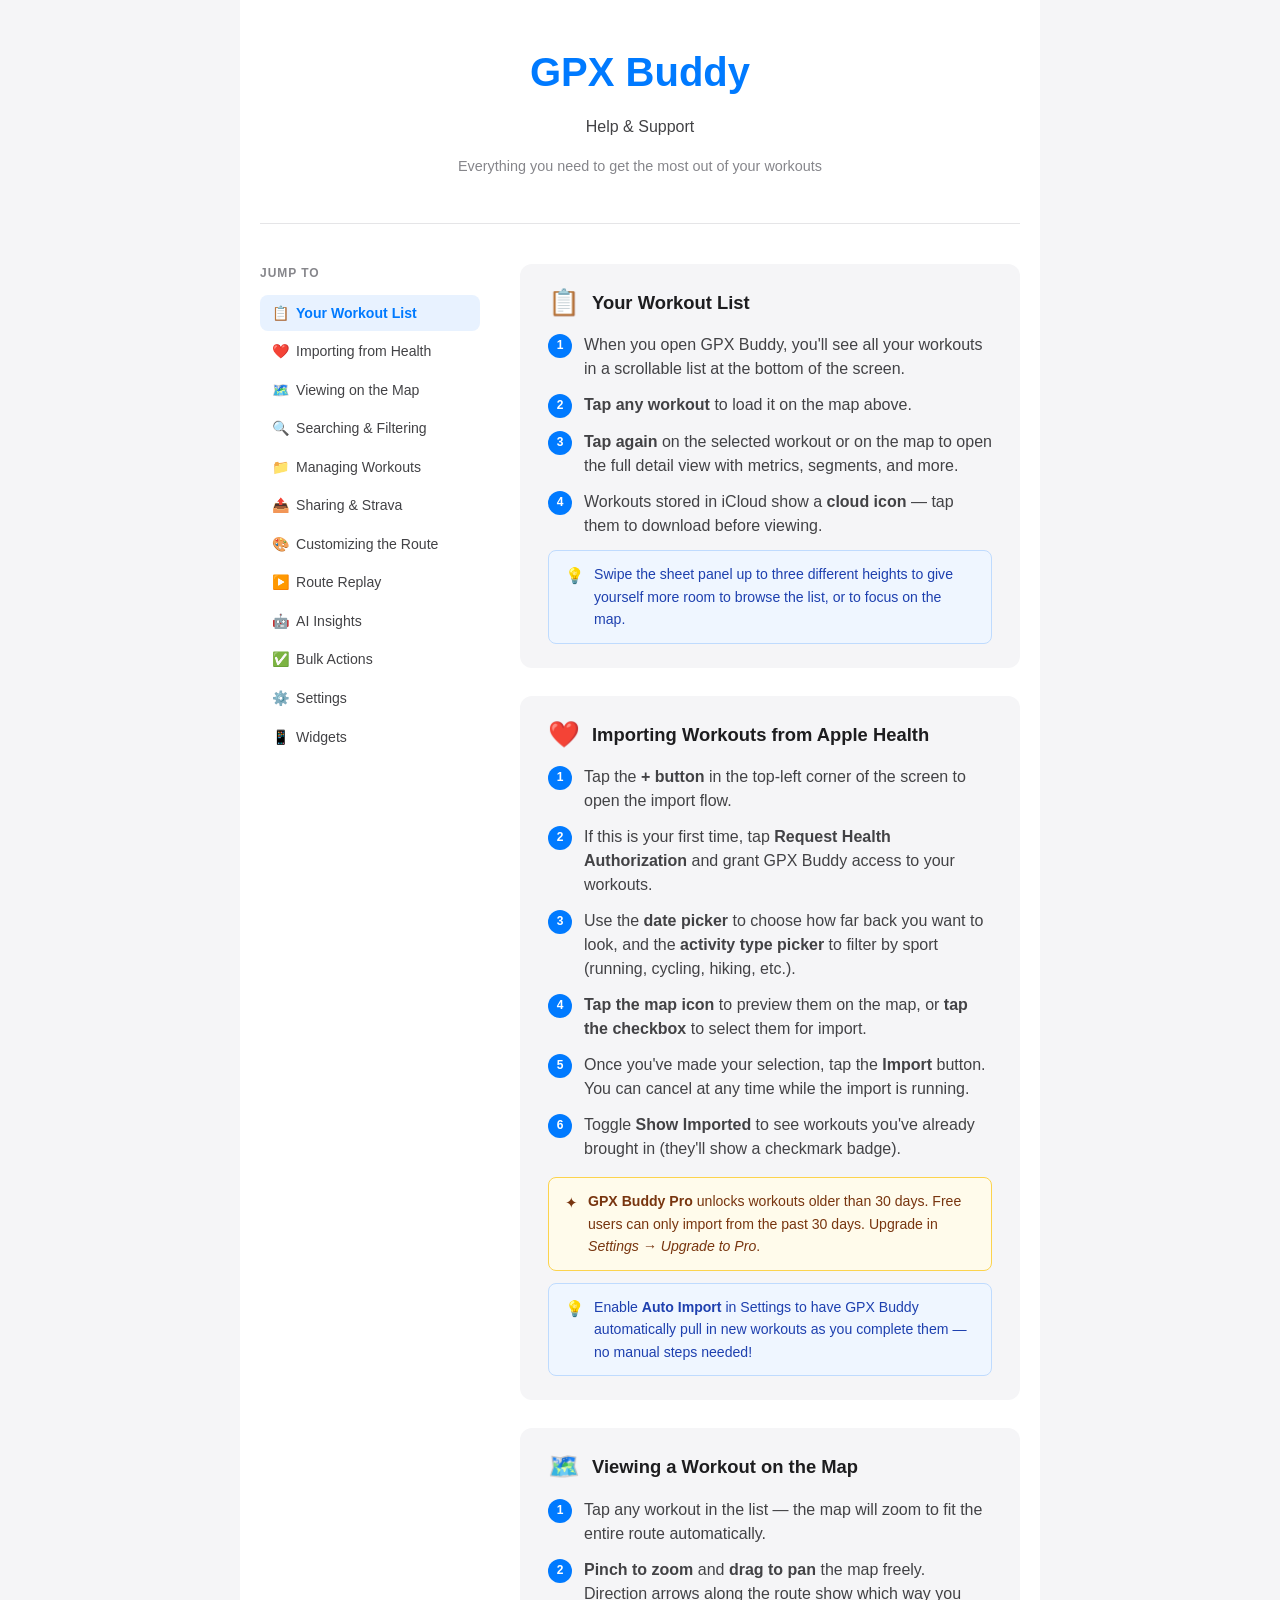
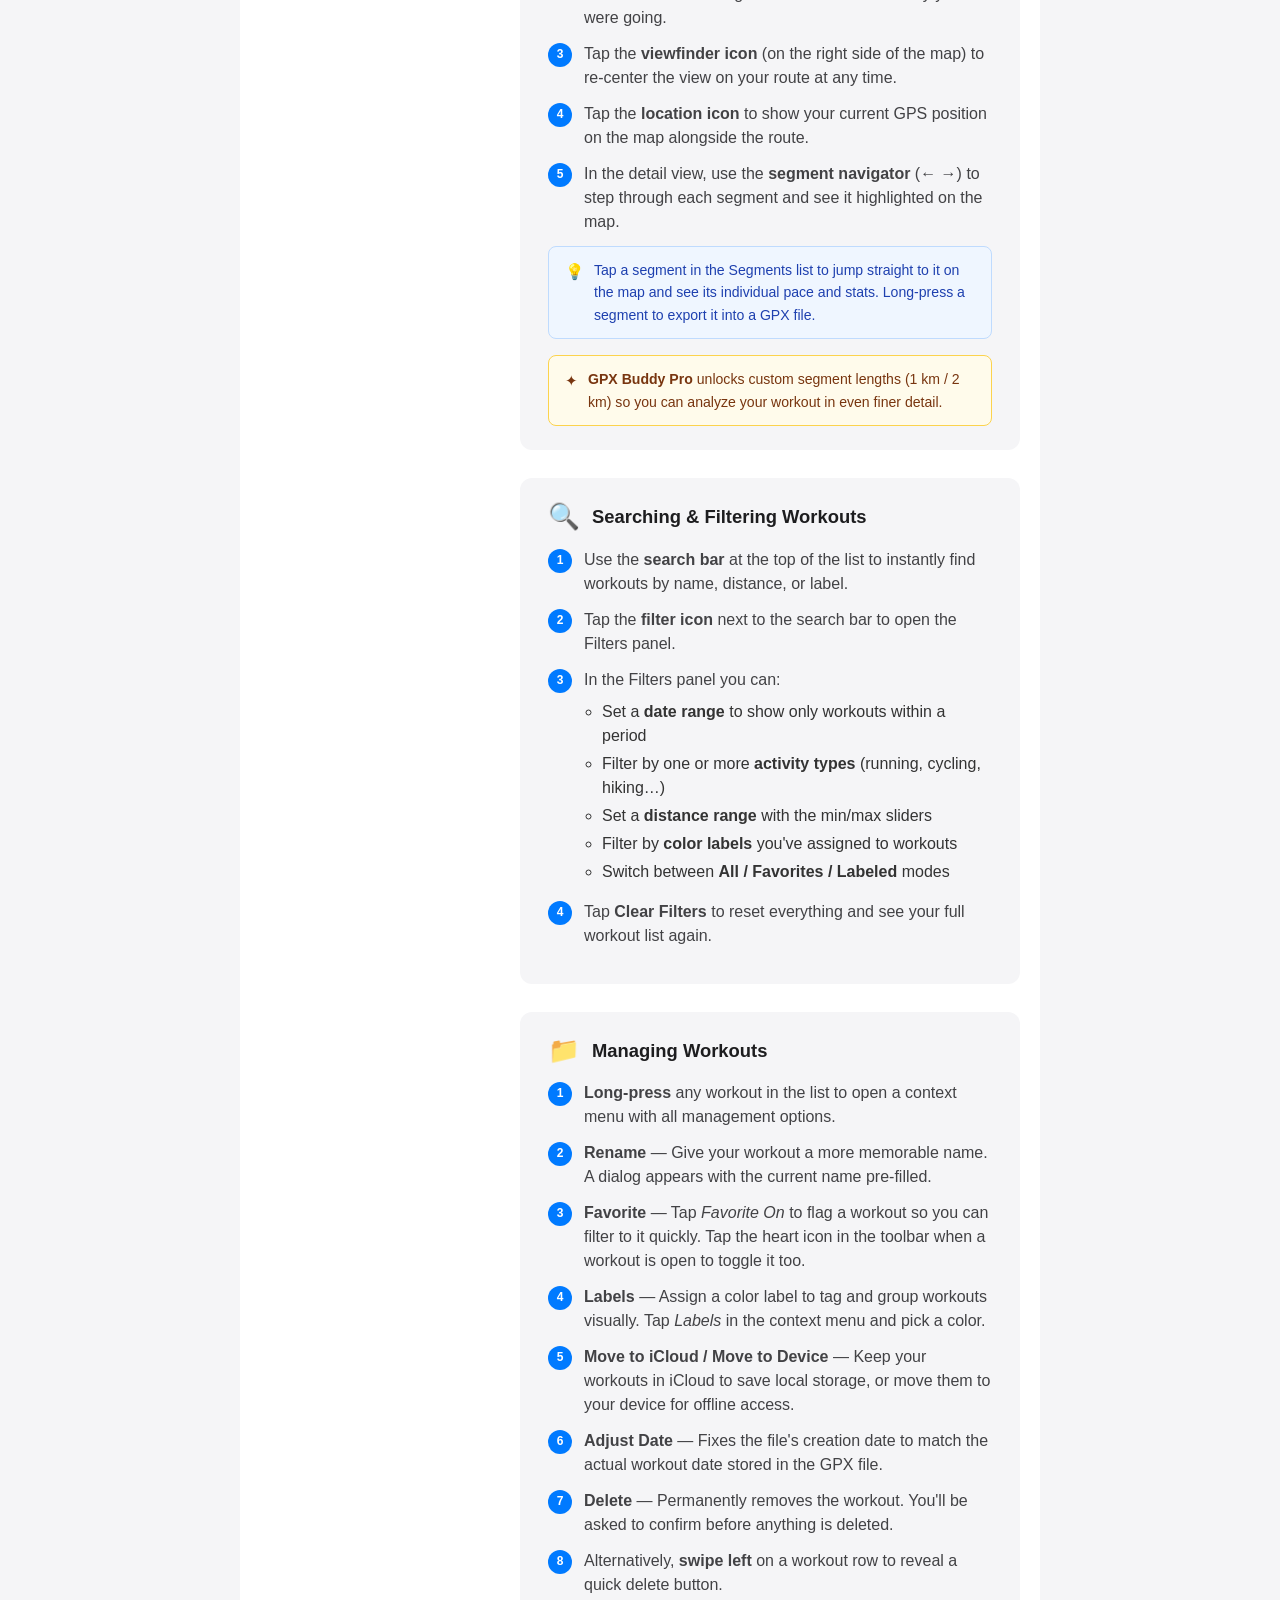
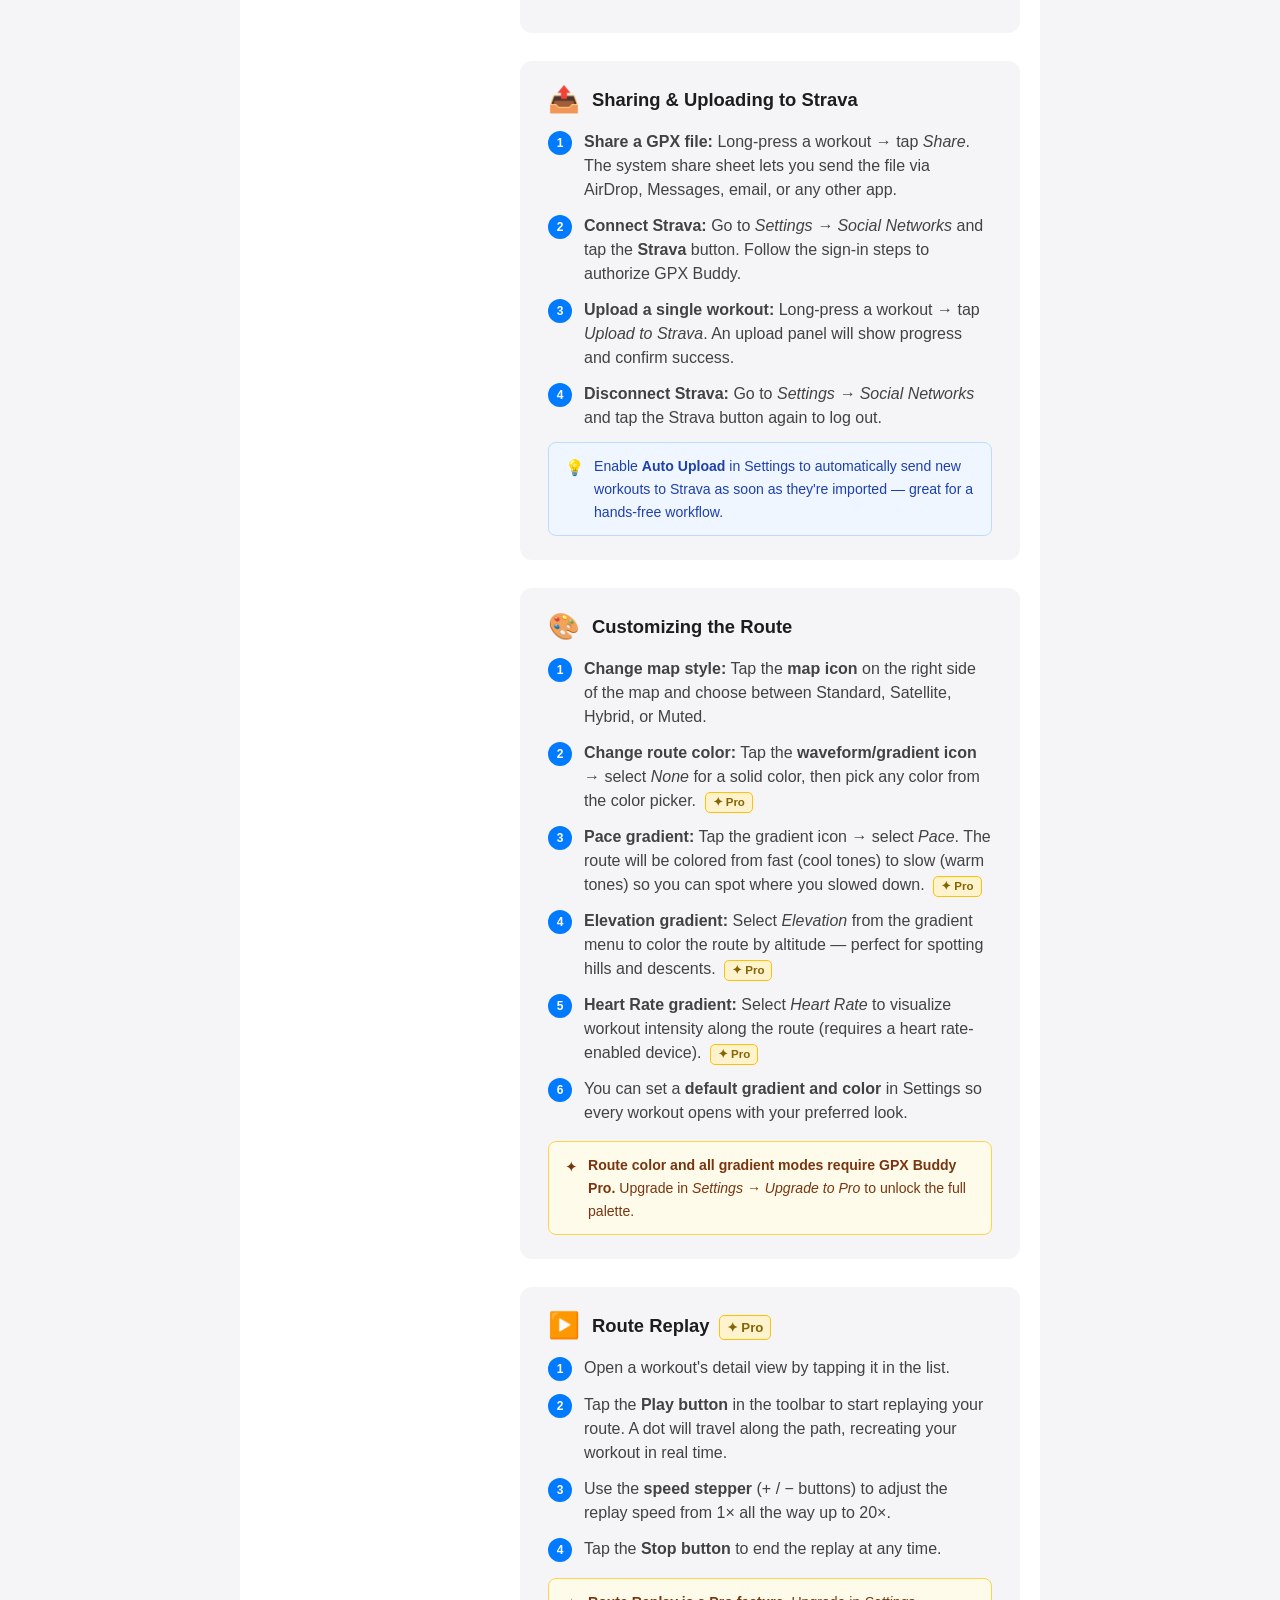
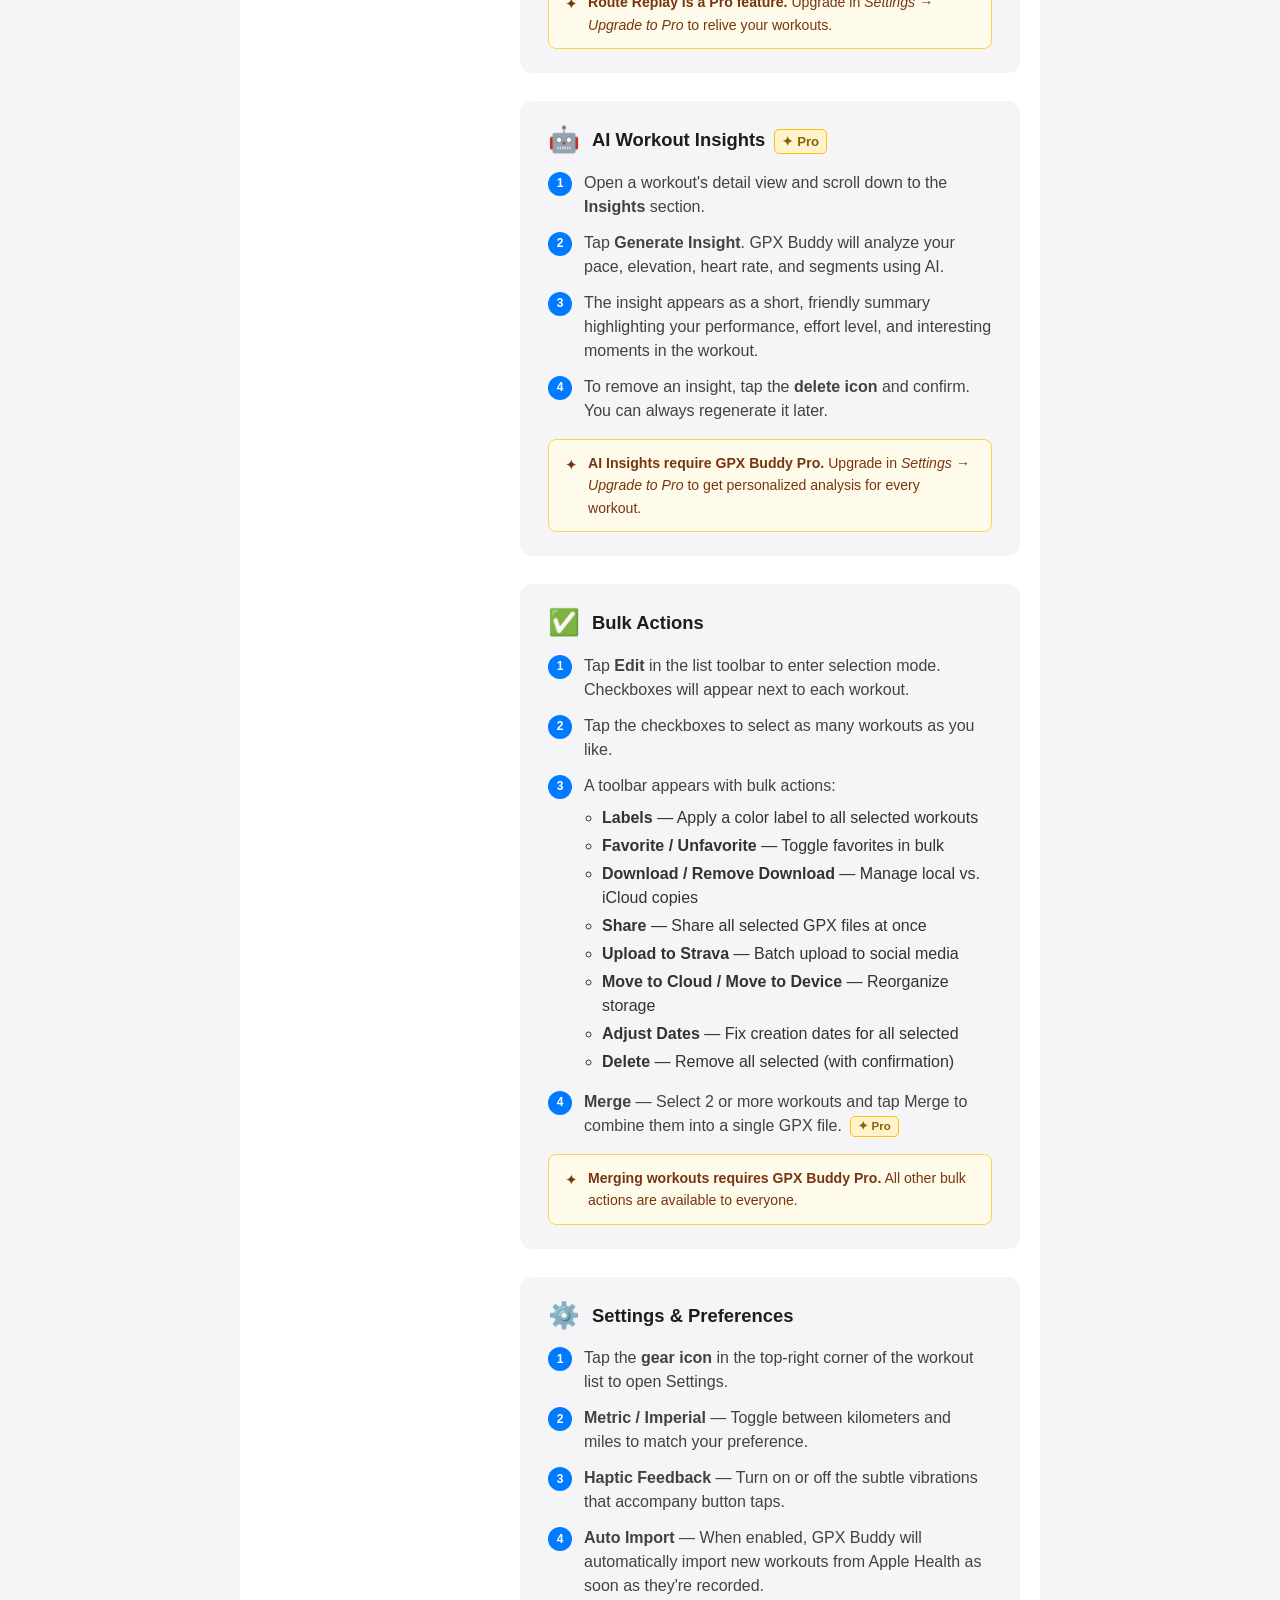
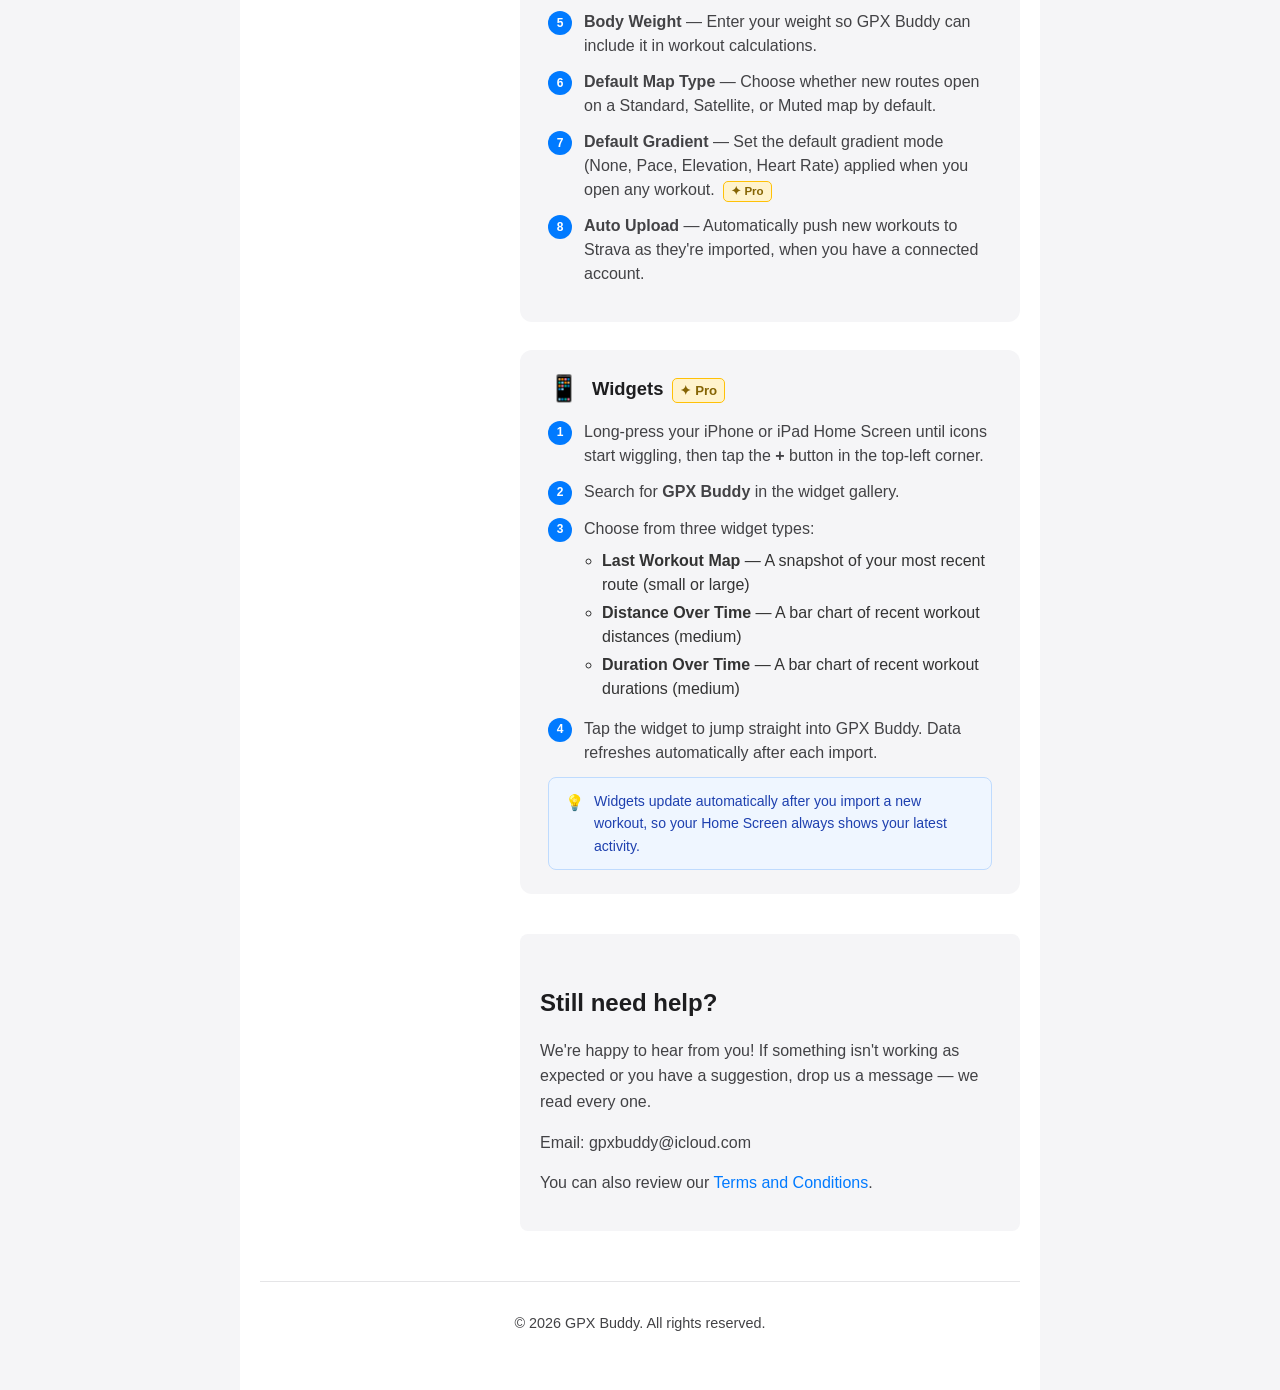
==== commit 301c4377: "Updated email address" ====
--- a/index.html
+++ b/index.html
@@ -479,7 +479,7 @@
                 <div class="contact">
                     <h2>Still need help?</h2>
                     <p>We're happy to hear from you! If something isn't working as expected or you have a suggestion, drop us a message — we read every one.</p>
-                    <p>Email: <a href="mailto:kishnel@gmail.com">kishnel@gmail.com</a></p>
+                    <p>Email: gpxbuddy@icloud.com</p>
                     <p>You can also review our <a href="terms.html">Terms and Conditions</a>.</p>
                 </div>
 
